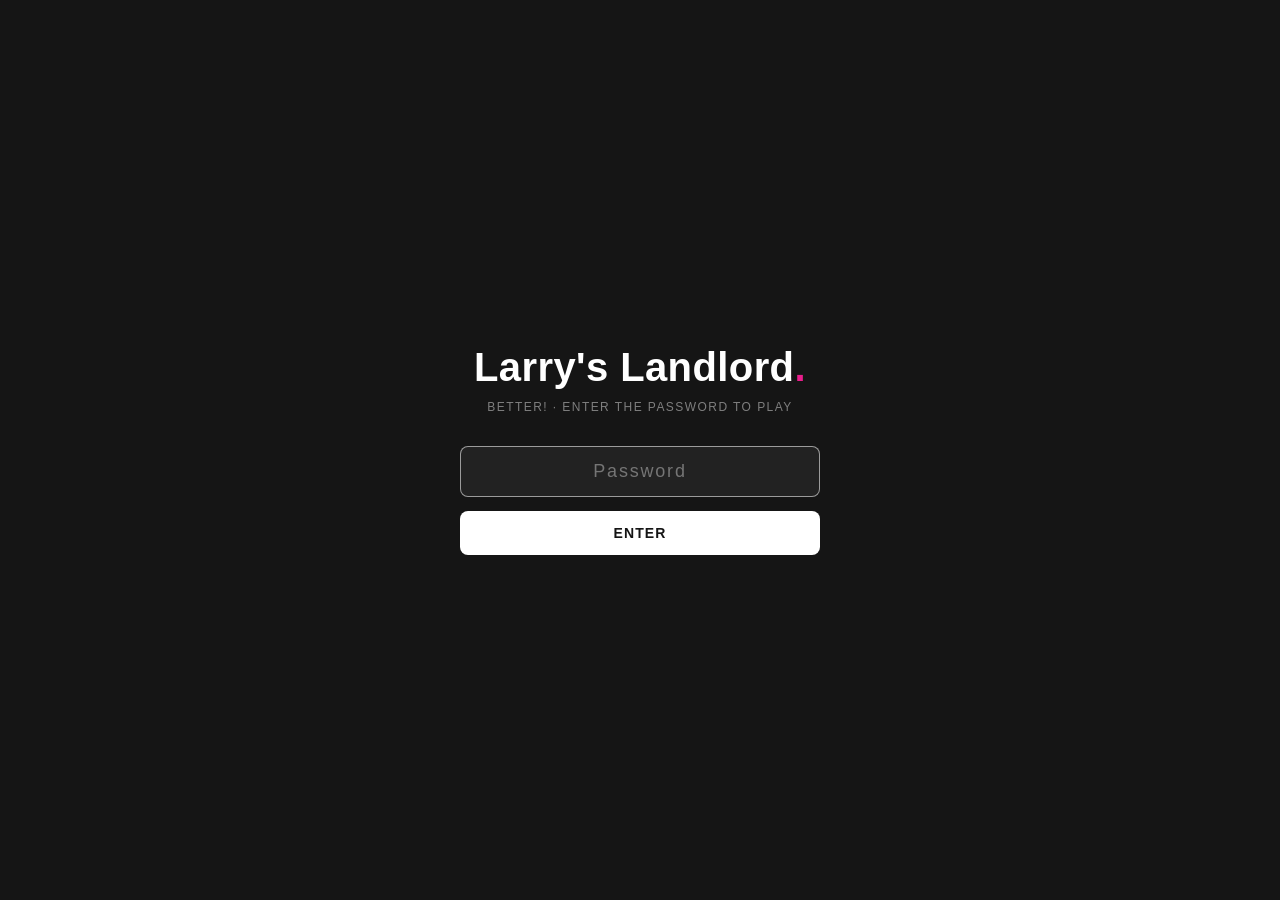
==== index.html @ bb042af0 "Update to latest game build; keep the access gate Syncs from BeckyFLT/better-game @ fbcbd3f: two-dec" ====
<!DOCTYPE html>
<html lang="en">
<head>
<meta charset="utf-8">
<meta name="viewport" content="width=device-width, initial-scale=1">
<title>Larry's Landlord — BETTER! The First 1,000 Days</title>
<link rel="icon" type="image/png" href="images/favicon.png">
<link rel="stylesheet" href="styles.css">
<style>
  /* ===== Access gate (soft password screen) ===== */
  #access-gate {
    position: fixed; inset: 0; z-index: 99999;
    display: flex; align-items: center; justify-content: center;
    background: #151515; color: #fff;
    font-family: -apple-system, BlinkMacSystemFont, 'Segoe UI', Roboto, sans-serif;
    padding: 24px;
  }
  #access-gate.is-hidden { display: none; }
  .access-gate__card { width: 100%; max-width: 360px; text-align: center; }
  .access-gate__logo { font-size: 40px; font-weight: 900; letter-spacing: 0.01em; }
  .access-gate__dot { color: #e91e8c; }
  .access-gate__sub {
    margin: 10px 0 32px; font-size: 12px; letter-spacing: 0.12em;
    text-transform: uppercase; color: rgba(255,255,255,0.45);
  }
  .access-gate__input {
    width: 100%; padding: 14px 18px; margin-bottom: 14px;
    font-size: 18px; text-align: center; letter-spacing: 0.1em;
    color: #fff; background: rgba(255,255,255,0.06);
    border: 1px solid rgba(255,255,255,0.2); border-radius: 8px; outline: none;
    transition: border-color 0.2s;
  }
  .access-gate__input:focus { border-color: rgba(255,255,255,0.55); }
  .access-gate__input.is-error { border-color: #e91e8c; animation: access-shake 0.3s ease; }
  .access-gate__btn {
    width: 100%; padding: 14px; font-size: 14px; font-weight: 800;
    letter-spacing: 0.08em; text-transform: uppercase; cursor: pointer;
    color: #151515; background: #fff; border: 0; border-radius: 8px;
    transition: transform 0.05s ease;
  }
  .access-gate__btn:active { transform: translateY(1px); }
  .access-gate__error {
    margin-top: 16px; font-size: 13px; color: #e91e8c; letter-spacing: 0.02em;
  }
  @keyframes access-shake {
    0%,100% { transform: translateX(0); }
    25% { transform: translateX(-6px); }
    75% { transform: translateX(6px); }
  }
  .access-locked { overflow: hidden; }
</style>
</head>

<body class="app dot-grid--paper">

<!-- ===== ACCESS GATE — soft password screen (repo is public: this deters casual
     visitors but is not real security). Unlock persists for the browser session. ===== -->
<div id="access-gate">
  <div class="access-gate__card">
    <div class="access-gate__logo">Larry's Landlord<span class="access-gate__dot">.</span></div>
    <div class="access-gate__sub">BETTER! · Enter the password to play</div>
    <input id="access-input" class="access-gate__input" type="password"
           autocomplete="off" spellcheck="false" placeholder="Password" aria-label="Password">
    <button id="access-btn" class="access-gate__btn" type="button">Enter</button>
    <div id="access-error" class="access-gate__error" hidden>Wrong password — try again.</div>
  </div>
</div>
<script>
  (function () {
    var PASSWORD = 'tabby';
    var KEY = 'llg-access-ok';
    var gate = document.getElementById('access-gate');
    var input = document.getElementById('access-input');
    var btn = document.getElementById('access-btn');
    var err = document.getElementById('access-error');

    // Already unlocked earlier this session? Skip the gate entirely.
    try {
      if (sessionStorage.getItem(KEY) === '1') { gate.classList.add('is-hidden'); return; }
    } catch (e) { /* sessionStorage may be blocked; fall through to prompt */ }

    document.documentElement.classList.add('access-locked');
    input.focus();

    function unlock() {
      try { sessionStorage.setItem(KEY, '1'); } catch (e) {}
      gate.classList.add('is-hidden');
      document.documentElement.classList.remove('access-locked');
    }
    function attempt() {
      if (input.value.trim().toLowerCase() === PASSWORD) {
        unlock();
      } else {
        err.hidden = false;
        input.classList.remove('is-error');
        void input.offsetWidth; // restart shake animation
        input.classList.add('is-error');
        input.select();
      }
    }
    btn.addEventListener('click', attempt);
    input.addEventListener('keydown', function (e) {
      if (e.key === 'Enter') { e.preventDefault(); attempt(); }
    });
  })();
</script>


<div id="canvas" class="canvas dot-grid" data-screen="start" data-start-step="0">

  <!-- ===== DECIDE SCREEN — base layer, always underneath ===== -->
  <div id="screen-decide">

    <!-- Top bar: progress bar + meters side by side on desktop; stacked
         (progress bar on top) on mobile. -->
    <div class="decide-topbar">

      <!-- Week/day progress bar — filled by renderWeekProgress() -->
      <div id="week-progress" class="week-progress"></div>

      <!-- Compact meter spread — always visible from turn 1, filled by renderDecide() -->
      <div id="decide-meters" class="decide-meters">
        <div id="decide-meter-cells" class="decide-meter-cells"></div>
      </div>

    </div>

    <!-- Header — filled by renderDecide() -->
    <div class="decide-header">
      <div id="decide-week" class="decide-week" aria-hidden="true"></div>
      <div id="decide-title" class="decide-title"></div>
      <div id="decide-sub" class="decide-sub"></div>
    </div>

    <!-- Cards grid — built by renderDecide() -->
    <div id="cards-grid" class="cards-grid"></div>

  </div>

  <!-- ===== PRESS ATTACK OVERLAY ===== -->
  <div id="ov-press" class="press-overlay" hidden>
    <div id="flash" class="press-flash"></div>
    <div id="newspaper" class="newspaper">
      <div class="newspaper__meta">
        <span id="np-dateline">WEEK 1 · 60p</span><span>★ FREE PRESS ★</span><span>EST. 1896</span>
      </div>
      <div id="np-masthead" class="newspaper__masthead"></div>
      <div id="np-headline" class="newspaper__headline"></div>
      <div id="np-standfirst" class="newspaper__standfirst"></div>
      <div class="newspaper__body">
        <div class="newspaper__photo-frame">
          <div id="np-photo-placeholder" class="newspaper__photo-placeholder">
            <span class="newspaper__photo-label">PRESS PHOTO</span>
          </div>
          <img id="np-photo" class="newspaper__photo" alt="" hidden>
        </div>
        <div class="newspaper__skeleton">
          <span class="newspaper__bar newspaper__bar--1"></span>
          <span class="newspaper__bar newspaper__bar--2"></span>
          <span class="newspaper__bar newspaper__bar--3"></span>
          <span class="newspaper__bar newspaper__bar--4"></span>
          <span class="newspaper__bar newspaper__bar--5"></span>
          <span class="newspaper__bar newspaper__bar--6"></span>
        </div>
      </div>
    </div>
    <!-- Social posts that fly in alongside the spinning newspaper (Mewsky left, Hex right).
         On desktop the stacks fly in at the sides; on mobile they sit in a row below the paper. -->
    <div id="press-social" class="press-social">
      <div id="press-left" class="press-stack press-stack--left" aria-hidden="true" hidden></div>
      <div id="press-right" class="press-stack press-stack--right" aria-hidden="true" hidden></div>
    </div>
    <button class="btn btn--alert press-overlay__fallout" onclick="seeTheFallout()">SEE THE FALLOUT →</button>
  </div>

  <!-- ===== REACTION OVERLAY ===== -->
  <div id="ov-reaction" class="reaction-overlay dot-grid" hidden>

    <div id="reaction-week" class="reaction-week"></div>
    <div id="reaction-title" class="reaction-title">The Reaction</div>
    <div id="reaction-subline" class="reaction-subline" hidden></div>

    <!-- meter cards -->
    <div class="reaction-meters">
      <div class="meter-card meter-card--reaction">
        <div class="meter-donut" data-m="living">
          <div class="meter-donut__ring">
            <svg class="meter-donut__svg" viewBox="0 0 100 100" aria-hidden="true">
              <circle class="meter-donut__track" cx="50" cy="50" r="42"></circle>
              <circle class="m-fill meter-donut__bar" data-m="living" cx="50" cy="50" r="42" transform="rotate(-90 50 50)" style="stroke-dasharray:263.89;stroke-dashoffset:263.89;"></circle>
            </svg>
            <span class="meter-donut__icon"><img src="icons/meter-living-standards.svg" alt="" aria-label="Living Standards" title="Living Standards"></span>
          </div>
          <span class="m-val meter-donut__value" data-m="living">0</span>
          <div class="m-delta reaction-meter__delta" data-m="living"></div>
          <span class="meter-donut__tip" role="tooltip">Living Standards</span>
        </div>
      </div>
      <div class="meter-card meter-card--reaction">
        <div class="meter-donut" data-m="press">
          <div class="meter-donut__ring">
            <svg class="meter-donut__svg" viewBox="0 0 100 100" aria-hidden="true">
              <circle class="meter-donut__track" cx="50" cy="50" r="42"></circle>
              <circle class="m-fill meter-donut__bar" data-m="press" cx="50" cy="50" r="42" transform="rotate(-90 50 50)" style="stroke-dasharray:263.89;stroke-dashoffset:263.89;"></circle>
            </svg>
            <span class="meter-donut__icon"><img src="icons/meter-media-climate.svg" alt="" aria-label="Media Climate" title="Media Climate"></span>
          </div>
          <span class="m-val meter-donut__value" data-m="press">0</span>
          <div class="m-delta reaction-meter__delta" data-m="press"></div>
          <span class="meter-donut__tip" role="tooltip">Media Climate</span>
        </div>
      </div>
      <div class="meter-card meter-card--reaction">
        <div class="meter-donut" data-m="politics">
          <div class="meter-donut__ring">
            <svg class="meter-donut__svg" viewBox="0 0 100 100" aria-hidden="true">
              <circle class="meter-donut__track" cx="50" cy="50" r="42"></circle>
              <circle class="m-fill meter-donut__bar" data-m="politics" cx="50" cy="50" r="42" transform="rotate(-90 50 50)" style="stroke-dasharray:263.89;stroke-dashoffset:263.89;"></circle>
            </svg>
            <span class="meter-donut__icon"><img src="icons/meter-public-trust.svg" alt="" aria-label="Public Trust" title="Public Trust"></span>
          </div>
          <span class="m-val meter-donut__value" data-m="politics">0</span>
          <div class="m-delta reaction-meter__delta" data-m="politics"></div>
          <span class="meter-donut__tip" role="tooltip">Public Trust</span>
        </div>
      </div>
      <div class="meter-card meter-card--reaction">
        <div class="meter-donut" data-m="capital">
          <div class="meter-donut__ring">
            <svg class="meter-donut__svg" viewBox="0 0 100 100" aria-hidden="true">
              <circle class="meter-donut__track" cx="50" cy="50" r="42"></circle>
              <circle class="m-fill meter-donut__bar" data-m="capital" cx="50" cy="50" r="42" transform="rotate(-90 50 50)" style="stroke-dasharray:263.89;stroke-dashoffset:263.89;"></circle>
            </svg>
            <span class="meter-donut__icon"><img src="icons/meter-political-power.svg" alt="" aria-label="Political Power" title="Political Power"></span>
          </div>
          <span class="m-val meter-donut__value" data-m="capital">0</span>
          <div class="m-delta reaction-meter__delta" data-m="capital"></div>
          <span class="meter-donut__tip" role="tooltip">Political Power</span>
        </div>
      </div>
    </div>

    <!-- larry event (delta row removed — deltas now live inside each card) -->
    <div id="reaction-deltas" hidden></div>
    <div id="larry-event" class="reaction-larry-event" hidden></div>

    <!-- three social feeds -->
    <div class="reaction-feeds">

      <div>
        <div id="feed-frontpages"></div>
        <!-- Larry sits below the front-page splash -->
        <div class="reaction-larry">
          <div id="larry-speech" class="larry-speech" hidden></div>
          <img class="reaction-larry__img" src="images/larry-reaction.png" alt="Larry the cat, sitting on a stack of newspapers">
        </div>
      </div>

      <div>
        <div id="feed-bluesky"></div>
        <button type="button" class="feed-more" data-feed="feed-bluesky" onclick="toggleFeed(this)">View more ▾</button>
      </div>

      <div>
        <div id="feed-xtwitter"></div>
        <button type="button" class="feed-more" data-feed="feed-xtwitter" onclick="toggleFeed(this)">View more ▾</button>
      </div>

      <div class="reaction-actions">
        <button id="btn-next-week" class="btn btn--go" onclick="nextTurn()"></button>
      </div>

    </div>

  </div>

  <!-- ===== END SCREEN OVERLAY ===== -->
  <div id="ov-end" class="end-overlay dot-grid" hidden>

    <div id="stamp" class="stamp">TERM ENDED</div>

    <div id="end-pm" class="end-pm"></div>
    <div id="end-title" class="end-title"></div>
    <div id="end-verdict" class="end-verdict"></div>
    <div id="end-grade" class="end-grade"></div>

    <!-- Election night: hemicycle seat chart. Filled by renderEndChamber();
         the vote share is a PLACEHOLDER until the real wiring is decided. -->
    <div class="end-chamber">
      <div class="end-chamber__panel">
        <svg id="end-chamber-svg" class="end-chamber__svg" viewBox="0 0 100 56" role="img" aria-label="Election result: your seats versus everyone else"></svg>
        <p class="end-chamber__caption"><b id="end-chamber-pct">25%</b> chose you&emsp;<b id="end-chamber-seats">163</b> of 650 seats</p>
      </div>
      <div class="end-chamber__legend">
        <span class="end-chamber__legend-item"><span class="end-chamber__dot end-chamber__dot--you"></span>YOU</span>
        <span class="end-chamber__legend-item"><span class="end-chamber__dot end-chamber__dot--other"></span>EVERYONE ELSE</span>
      </div>
    </div>

    <!-- The morning-after front page + social reaction. Filled by renderEndPress(). -->
    <div class="end-press">
      <div class="frontpage frontpage--end">
        <div id="end-np-masthead" class="frontpage__masthead"></div>
        <div id="end-np-headline" class="frontpage__headline"></div>
      </div>
      <div id="end-press-posts" class="end-press__posts"></div>
    </div>

    <div class="end-meters">
      <div class="meter-card meter-card--end">
        <div class="meter-donut" data-m="living">
          <div class="meter-donut__ring">
            <svg class="meter-donut__svg" viewBox="0 0 100 100" aria-hidden="true">
              <circle class="meter-donut__track" cx="50" cy="50" r="42"></circle>
              <circle class="m-fill meter-donut__bar" data-m="living" cx="50" cy="50" r="42" transform="rotate(-90 50 50)" style="stroke-dasharray:263.89;stroke-dashoffset:263.89;"></circle>
            </svg>
            <span class="meter-donut__icon"><img src="icons/meter-living-standards.svg" alt="" aria-label="Living Standards" title="Living Standards"></span>
          </div>
          <span class="m-val meter-donut__value" data-m="living">0</span>
          <span class="meter-donut__tip" role="tooltip">Living Standards</span>
        </div>
      </div>
      <div class="meter-card meter-card--end">
        <div class="meter-donut" data-m="press">
          <div class="meter-donut__ring">
            <svg class="meter-donut__svg" viewBox="0 0 100 100" aria-hidden="true">
              <circle class="meter-donut__track" cx="50" cy="50" r="42"></circle>
              <circle class="m-fill meter-donut__bar" data-m="press" cx="50" cy="50" r="42" transform="rotate(-90 50 50)" style="stroke-dasharray:263.89;stroke-dashoffset:263.89;"></circle>
            </svg>
            <span class="meter-donut__icon"><img src="icons/meter-media-climate.svg" alt="" aria-label="Media Climate" title="Media Climate"></span>
          </div>
          <span class="m-val meter-donut__value" data-m="press">0</span>
          <span class="meter-donut__tip" role="tooltip">Media Climate</span>
        </div>
      </div>
      <div class="meter-card meter-card--end">
        <div class="meter-donut" data-m="politics">
          <div class="meter-donut__ring">
            <svg class="meter-donut__svg" viewBox="0 0 100 100" aria-hidden="true">
              <circle class="meter-donut__track" cx="50" cy="50" r="42"></circle>
              <circle class="m-fill meter-donut__bar" data-m="politics" cx="50" cy="50" r="42" transform="rotate(-90 50 50)" style="stroke-dasharray:263.89;stroke-dashoffset:263.89;"></circle>
            </svg>
            <span class="meter-donut__icon"><img src="icons/meter-public-trust.svg" alt="" aria-label="Public Trust" title="Public Trust"></span>
          </div>
          <span class="m-val meter-donut__value" data-m="politics">0</span>
          <span class="meter-donut__tip" role="tooltip">Public Trust</span>
        </div>
      </div>
      <div class="meter-card meter-card--end">
        <div class="meter-donut" data-m="capital">
          <div class="meter-donut__ring">
            <svg class="meter-donut__svg" viewBox="0 0 100 100" aria-hidden="true">
              <circle class="meter-donut__track" cx="50" cy="50" r="42"></circle>
              <circle class="m-fill meter-donut__bar" data-m="capital" cx="50" cy="50" r="42" transform="rotate(-90 50 50)" style="stroke-dasharray:263.89;stroke-dashoffset:263.89;"></circle>
            </svg>
            <span class="meter-donut__icon"><img src="icons/meter-political-power.svg" alt="" aria-label="Political Power" title="Political Power"></span>
          </div>
          <span class="m-val meter-donut__value" data-m="capital">0</span>
          <span class="meter-donut__tip" role="tooltip">Political Power</span>
        </div>
      </div>
    </div>

    <div id="end-larry" class="end-larry" hidden>
      <div id="end-larry-bubble" class="end-larry__bubble"></div>
      <img id="end-larry-img" class="end-larry__img" src="images/larry-pet-shoo.png" alt="Larry the cat">
    </div>

    <div class="end-actions">
      <button class="btn btn--alert btn--end" onclick="shareResult()">SHARE MY RUN</button>
      <button class="btn btn--ghost btn--end" onclick="resetGame()">PLAY AGAIN</button>
    </div>

    <div id="share-confirm" class="share-confirm" hidden>Copied to clipboard — paste it anywhere.</div>

  </div>

  <!-- ===== START / CABINET OVERLAY ===== -->
  <div id="ov-start" class="start-overlay dot-grid" hidden>

    <!-- Appointment toast — shown briefly after picking a minister -->
    <div id="appoint-toast" class="appoint-toast" hidden>
      <div id="appoint-toast-name" class="appoint-toast__name"></div>
      <div id="appoint-toast-quote" class="appoint-toast__quote"></div>
    </div>

    <!-- Step 0: Intro -->
    <div class="step start-intro" data-step="0">

      <!-- Left column: text + cat + button -->
      <div class="start-intro__copy">
        <div class="badge badge--flag start-intro__badge">Larry's Landlord</div>
        <div class="start-intro__title">Congratulations,<br>Prime Minister.</div>
        <div class="start-intro__lede">You've had the security brief. You've met Larry the cat. The red boxes are already stacking up. Time to <b class="start-intro__em">pick your battles</b> and see how well you can run the country.</div>
        <div class="start-name">
          <label for="pm-name" class="start-name__label">SIGN THE REGISTER, PRIME MINISTER:</label>
          <input id="pm-name" class="start-name__input" type="text" maxlength="28" autocomplete="off" placeholder="Enter your name" onkeydown="if(event.key==='Enter')begin();">
        </div>
        <button onclick="begin()" class="btn btn--go btn--lg">RIGHT THEN →</button>
      </div>

      <!-- Right column: No.10 door photo, with the Larry caption below it (desktop) -->
      <div class="start-intro__photo-frame">
        <img src="no10-door.png" alt="Larry the cat sitting in front of the No.10 Downing Street door" class="start-intro__photo">
        <div class="start-intro__larry-row">
          <div class="start-intro__larry-line">Larry — Chief Mouser to the<br>Prime Minister. Already judging you.</div>
        </div>
      </div>

    </div>

    <!-- Step 5: Rules intro — shown right after step 0's RIGHT THEN, before the first pick (issue #21).
         The CTA is DECOUPLED from the meters: the meters + stake stay vertically centered
         (upper-middle, their original spot), while the GET TO WORK button is pinned bottom-left
         so it lands in the same place as step 0's RIGHT THEN (no button-hunting between screens). -->
    <div class="step start-rules" data-step="5" hidden>
      <!-- meters + stake: margin:auto 0 vertically centres this group; the bottom auto-margin
           pushes the CTA to the floor without dragging the meters down with it. -->
      <div class="start-rules__body">
        <div id="rules-meters" class="start-rules__meters"></div>
        <p class="start-rules__stake">These four meters are the country. If any hit zero, <b>you're out.</b></p>
      </div>
      <!-- align-self:flex-start keeps the button its natural width (not stretched) and left-aligned at x≈140. -->
      <button onclick="toFirstPick()" class="btn btn--go btn--lg start-rules__cta">GET TO WORK →</button>
    </div>

    <!-- Step 1: Pair 1 — NHS vs Tax Loopholes -->
    <div class="step start-pick" data-step="1" hidden>
      <div class="start-pick__kicker-wrap"><span class="start-pick__kicker">ON THE DESK · 1 OF 3</span></div>
      <div class="start-pick__title">What's your first move?</div>
      <div class="start-pick__sub">Two cabinet members are pitching for your attention. Pick the fight you want to take on.</div>
      <div id="pick-meters-1" class="start-pick__meters"></div>
      <div id="pick-row-1" class="start-pick__row"></div>
    </div>

    <!-- Step 2: Pair 2 — Housing vs Carbon -->
    <div class="step start-pick" data-step="2" hidden>
      <div class="start-pick__kicker-wrap"><span class="start-pick__kicker">ON THE DESK · 2 OF 3</span></div>
      <div class="start-pick__title">What's next?</div>
      <div class="start-pick__sub">Two more bids for your time. Choose the one you want to make your name on.</div>
      <div id="pick-meters-2" class="start-pick__meters"></div>
      <div id="pick-row-2" class="start-pick__row"></div>
    </div>

    <!-- Step 3: Pair 3 — Cost of Living vs Water -->
    <div class="step start-pick" data-step="3" hidden>
      <div class="start-pick__kicker-wrap"><span class="start-pick__kicker">ON THE DESK · 3 OF 3</span></div>
      <div class="start-pick__title">Last one.</div>
      <div class="start-pick__sub">One more priority, then the real work starts.</div>
      <div id="pick-meters-3" class="start-pick__meters"></div>
      <div id="pick-row-3" class="start-pick__row"></div>
    </div>

    <!-- Step 4: Larry -->
    <!-- NOTE: This onboarding pet/shoo screen is NOT reached in the current v2 router flow. The live pet/shoo beat players actually see is renderV2LarrySurface() in game.js. Kept in sync (larry-pet-shoo.png) in case this path is ever re-enabled. -->
    <div class="step start-larry" data-step="4" hidden>
      <img class="start-larry__figure" src="images/larry-pet-shoo.png" alt="Larry the cat winding around your ankles">
      <div class="start-larry__title">One more thing.</div>
      <div class="start-larry__sub">Larry winds around your ankles and looks up.</div>
      <div class="start-larry__actions">
        <button onclick="chooseLarry(true)" class="btn btn--go start-larry__button">PET LARRY</button>
        <button onclick="chooseLarry(false)" class="btn btn--ghost start-larry__button">SHOO LARRY</button>
      </div>
      <div id="larry-toast" class="larry-toast" hidden>Larry will remember this.</div>
    </div>

  </div>
  <!-- end ov-start -->

  <!-- Decorative envelope — shown only on the Letter of Last Resort surface (desktop) -->
  <img class="letter-envelope" src="images/letter-envelope.png" alt="">

  <!-- Decorative press pack — shown only on the One Visit, One Camera surface -->
  <img class="press-pack" src="images/press-cameras.png" alt="">

</div>
<!-- end canvas -->

<!-- demo nav bar -->
<div id="demo-bar" class="demo-bar">
  <span class="demo-bar__label">DEMO CONTROLS</span>
  <span id="demo-status" class="demo-bar__status">—</span>
  <button onclick="demoBack()" class="btn btn--demo btn--demo-ghost">← BACK</button>
  <button onclick="demoForward()" class="btn btn--demo btn--demo-ghost">FORWARD →</button>
  <button onclick="demoToEnd()" class="btn btn--demo btn--demo-ghost">» TO END</button>
  <button onclick="resetGame()" class="btn btn--demo btn--demo-alert">↺ RESTART</button>
</div>

<script src="v2-candidates/dramaturgical-router/data/router-balance-data.js"></script>
<script src="v2-candidates/dramaturgical-router/harness/router-engine.js"></script>
<script src="v2-candidates/dramaturgical-router/harness/production-view-adapter.js"></script>
<script src="v2-candidates/dramaturgical-router/harness/router-state-adapter.js"></script>
<script src="v2-candidates/dramaturgical-router/harness/result-codec.js"></script>
<script src="game.js"></script>

</body>
</html>
---- styles.css ----
@font-face {
  font-family: 'Anton';
  font-style: normal;
  font-weight: 400;
  font-display: swap;
  src: url('fonts/anton-400.woff2') format('woff2');
}

@font-face {
  font-family: 'Archivo';
  font-style: normal;
  font-weight: 400;
  font-display: swap;
  src: url('fonts/archivo-400.woff2') format('woff2');
}

@font-face {
  font-family: 'Archivo';
  font-style: normal;
  font-weight: 500;
  font-display: swap;
  src: url('fonts/archivo-500.woff2') format('woff2');
}

@font-face {
  font-family: 'Archivo';
  font-style: normal;
  font-weight: 600;
  font-display: swap;
  src: url('fonts/archivo-600.woff2') format('woff2');
}

@font-face {
  font-family: 'Archivo';
  font-style: normal;
  font-weight: 700;
  font-display: swap;
  src: url('fonts/archivo-700.woff2') format('woff2');
}

@font-face {
  font-family: 'Archivo';
  font-style: normal;
  font-weight: 800;
  font-display: swap;
  src: url('fonts/archivo-800.woff2') format('woff2');
}

@font-face {
  font-family: 'Archivo';
  font-style: normal;
  font-weight: 900;
  font-display: swap;
  src: url('fonts/archivo-900.woff2') format('woff2');
}

@font-face {
  font-family: 'Space Mono';
  font-style: normal;
  font-weight: 400;
  font-display: swap;
  src: url('fonts/space-mono-400.woff2') format('woff2');
}

@font-face {
  font-family: 'Space Mono';
  font-style: normal;
  font-weight: 700;
  font-display: swap;
  src: url('fonts/space-mono-700.woff2') format('woff2');
}

:root {
  /* Keep meter tokens in sync with game.js METERS[]. */
  --ink: #0c0c0c;
  --paper: #F4EFE2;
  --bg: #141414;
  --surface: #1c1b18;
  --text: #fff;
  --text-dim: #cfccc4;
  --text-mute: #7e7c76;
  --m-living: #25C998;
  --m-press: #FF335E;
  --m-politics: #4D7CFF;
  --m-capital: #FFC93C;
  --go: var(--m-living);
  --alert: var(--m-press);
  --flag: var(--m-capital);
  --bluesky: #1185FE;
  --larry: #F5CE3E;
  --font-display: Anton, Impact, sans-serif;
  --font-body: Archivo, 'Helvetica Neue', Helvetica, Arial, sans-serif;
  --font-mono: 'Space Mono', monospace;
  --bw: 3px;
  --r-sm: 6px;
  --r-md: 10px;
  --r-lg: 18px;
  --shadow-btn: 6px 6px 0 var(--ink);
  --shadow-card: 7px 7px 0 var(--ink);
  --app-padding-top: 22px;
  --app-padding-x: 18px;
  --app-padding-bottom: 48px;
  --shell-max-width: 1120px;
  --shell-min-height: 740px;
  --shell-padding-top: 34px;
  --shell-padding-x: 40px;
  --shell-padding-bottom: 40px;
  --reaction-padding-top: 30px;
  --reaction-padding-x: 40px;
  --reaction-padding-bottom: 40px;
  --end-padding-y: 48px;
  --end-padding-x: 60px;
  --start-padding-y: 42px;
  --start-padding-x: 56px;
}

  * { box-sizing: border-box; }
  html, body {
    margin: 0;
    padding: 0;
    min-width: 0;
  }
  body { font-family: var(--font-body); }
  [hidden] { display: none !important; }
  button { font-family: inherit; cursor: pointer; }
  .dot-grid {
    background-color: var(--bg);
    background-image: radial-gradient(#ffffff0d 1px, transparent 1px);
    background-size: 20px 20px;
  }
  .dot-grid--paper {
    background-color: #d7d3c8;
    background-image: radial-gradient(#00000016 1.4px, transparent 1.4px);
    background-size: 20px 20px;
  }

  .app {
    min-height: 100vh;
    width: 100%;
    min-width: 0;
    display: flex;
    flex-direction: column;
    align-items: center;
    padding: var(--app-padding-top) var(--app-padding-x) var(--app-padding-bottom);
  }
  .canvas {
    position: relative;
    width: 100%;
    max-width: var(--shell-max-width);
    min-width: 0;
    min-height: var(--shell-min-height);
    border: 4px solid var(--ink);
    border-radius: var(--r-lg);
    box-shadow: 16px 18px 0 rgba(20, 20, 20, .35);
    overflow: hidden;
    padding: var(--shell-padding-top) var(--shell-padding-x) var(--shell-padding-bottom);
  }
  .btn {
    font-family: var(--font-mono);
    font-weight: 700;
    font-size: 14px;
    letter-spacing: .5px;
    border: var(--bw) solid var(--ink);
    border-radius: var(--r-sm);
    padding: 14px 24px;
  }
  .btn--go {
    background: var(--go);
    color: var(--ink);
    box-shadow: var(--shadow-btn);
  }
  .btn--alert {
    background: var(--alert);
    color: var(--text);
    box-shadow: var(--shadow-btn);
  }
  .btn--ghost {
    background: transparent;
    color: var(--text);
    border-color: var(--text);
  }
  .btn--lg { padding: 15px 28px; font-size: 15px; }
  .btn--sm { padding: 10px 18px; font-size: 13px; }
  .btn--demo {
    padding: 10px 18px;
    font-size: 13px;
    border-width: 2.5px;
  }
  .btn--demo-ghost {
    background: transparent;
    color: var(--text-dim);
    border-color: #4a4844;
  }
  .btn--demo-alert {
    background: var(--alert);
    color: var(--text);
    box-shadow: 4px 4px 0 var(--ink);
  }

  .chip-row {
    display: flex;
    flex-wrap: wrap;
    gap: 6px;
    margin-bottom: 11px;
  }
	  .chip {
	    display: inline-flex;
	    align-items: center;
	    gap: 5px;
    background: var(--ink);
    border: 1.5px solid var(--ink);
    border-radius: 5px;
    padding: 3px 8px;
    font-family: var(--font-mono);
    font-size: 10px;
    font-weight: 700;
	    color: var(--text);
	  }
	  .chip__value {
	    line-height: 1;
	  }
	  .chip--locked {
	    background: #262420;
	    border-color: #4a4844;
	    color: #8d8a84;
	  }
	  .chip__dot {
	    width: 8px;
	    height: 8px;
	    border-radius: 50%;
	  }
	  .chip--locked .chip__dot { opacity: .6; }
	  .meter-label-icon {
	    display: inline-flex;
	    align-items: center;
	    justify-content: center;
	    width: 20px;
	    height: 20px;
	    flex: none;
	    border: 1.5px solid var(--ink);
	    border-radius: 5px;
	    background: #10100f;
	    overflow: hidden;
	  }
	  .meter-label-icon img {
	    display: block;
	    width: 100%;
	    height: 100%;
	    object-fit: cover;
	  }
	  .meter-cell__icon {
	    width: 18px;
	    height: 18px;
	    border-width: 1.25px;
	    border-radius: 4px;
	  }
	  .chip__icon {
	    width: 16px;
	    height: 16px;
	    border-width: 1px;
	    border-radius: 4px;
	  }
	  .meter-impact {
	    display: inline-flex;
	    align-items: center;
	    gap: 5px;
	    white-space: nowrap;
	    vertical-align: middle;
	  }
	  .meter-impact__icon {
	    width: 18px;
	    height: 18px;
	    border-width: 1px;
	    border-radius: 5px;
	  }
	  .meter-impact__delta {
	    font-family: var(--font-mono);
	    font-size: 12px;
	    font-weight: 900;
	  }
	  .decision-card__lock-icon {
	    width: 18px;
	    height: 18px;
	    border-width: 1px;
	    border-radius: 4px;
	    vertical-align: middle;
	    margin: 0 3px;
	  }

	  .badge {
    display: inline-flex;
    align-items: center;
    gap: 7px;
    border: 2px solid var(--ink);
    border-radius: 6px;
    padding: 6px 10px;
    font-family: var(--font-mono);
    font-size: 10px;
    font-weight: 700;
  }
  .badge--ink { background: var(--ink); color: var(--text); }
  .badge--flag { background: var(--flag); color: var(--ink); }
  .badge--alert { background: var(--alert); color: var(--text); }
  .badge--outline { background: transparent; }

  .card {
    background: var(--paper);
    border: var(--bw) solid var(--ink);
    border-radius: var(--r-md);
    box-shadow: var(--shadow-card);
  }
  .card--done {
    background: #1d1b18;
    border-color: #3a3832;
    box-shadow: none;
    opacity: .55;
  }
  .card--locked {
    background: #1d1b18;
    border-style: dashed;
    border-color: #4a4844;
    box-shadow: none;
  }

  .larry-corner {
    position: static;
    min-width: 0;
    display: flex;
    align-items: flex-end;
    justify-content: center;
  }
  .larry-corner__img {
    width: 100%;
    height: 100%;
    max-height: 90px;
    object-fit: contain;
    object-position: center bottom;
    display: block;
  }
  .larry-corner__placeholder {
    width: 100%;
    height: 100%;
    min-height: 62px;
    background: var(--surface);
    border: 2px dashed #4a4844;
    border-radius: var(--r-md);
    display: flex;
    flex-direction: column;
    align-items: center;
    justify-content: center;
    gap: 4px;
  }
  .larry-corner__icon { font-size: 22px; }
  .larry-corner__caption {
    font-family: var(--font-mono);
    font-size: 8px;
    color: var(--text-mute);
    text-align: center;
  }

  /* Desktop: progress bar on the left, meter dials filling the rest of the row.
     On mobile this becomes a plain block so the bar stacks on top (see the
     max-width: 900px block). */
  .decide-topbar {
    display: flex;
    align-items: center;
    gap: 30px;
    margin-bottom: 22px;
  }
  .decide-topbar .week-progress {
    flex: none;
    margin-bottom: 0;
  }
  .decide-topbar .decide-meters {
    flex: 1 1 auto;
    min-width: 0;
    margin-bottom: 0;
  }
  .week-progress {
    margin-bottom: 18px;
  }
  .week-progress__head {
    display: flex;
    align-items: baseline;
    gap: 12px;
    margin-bottom: 9px;
  }
  .week-progress__label {
    font-family: var(--font-mono);
    font-size: 11px;
    font-weight: 700;
    letter-spacing: 1px;
    color: var(--text);
  }
  .week-progress__day {
    font-family: var(--font-mono);
    font-size: 10px;
    font-weight: 700;
    letter-spacing: .4px;
    color: var(--text-mute);
  }
  .week-progress__track {
    display: flex;
    align-items: center;
  }
  .week-progress__pip {
    width: 13px;
    height: 13px;
    border-radius: 50%;
    border: 2px solid #6f6a60;
    background: #2c2a25;
    flex: none;
  }
  .week-progress__pip--done {
    background: var(--text);
    border-color: var(--text);
  }
  .week-progress__link {
    width: 26px;
    height: 2px;
    background: #6f6a60;
    flex: none;
  }
  .decide-header {
    max-width: 62%;
    margin-bottom: 22px;
  }
  .decide-week {
    display: none;
    font-family: var(--font-mono);
    font-size: 11px;
    font-weight: 700;
    letter-spacing: .6px;
    color: var(--flag);
    margin-bottom: 12px;
  }
  .decide-title {
    font-family: var(--font-display);
    font-size: 46px;
    line-height: .95;
    color: var(--text);
    margin-bottom: 12px;
  }
  .decide-sub {
    display: none;
    font-size: 16px;
    line-height: 1.4;
    color: var(--text-dim);
    max-width: 760px;
    margin-top: 6px;
  }
  .decide-sub--show {
    display: block;
  }
  .v2-consequence {
    display: flex;
    align-items: flex-start;
    gap: 10px;
    max-width: 760px;
    margin-top: 12px;
    padding: 9px 11px;
    background: var(--paper);
    border: 2px solid var(--ink);
    border-radius: 7px;
    color: var(--bg);
    box-shadow: 4px 4px 0 var(--ink);
  }
  .v2-consequence__label {
    flex: none;
    font-family: var(--font-mono);
    font-size: 10px;
    font-weight: 900;
    letter-spacing: .5px;
    color: var(--ink);
  }
  .v2-consequence__text {
    min-width: 0;
    font-size: 13px;
    font-weight: 700;
    line-height: 1.3;
    color: var(--bg);
    overflow-wrap: anywhere;
  }
  .decide-meters {
    display: grid;
    grid-template-columns: repeat(4, minmax(0, 1fr)) minmax(96px, .68fr);
    gap: 10px;
    align-items: stretch;
    margin-bottom: 22px;
  }
  .decide-meter-cells {
    display: contents;
  }
  .cards-grid {
    display: grid;
    grid-template-columns: 1fr 1fr;
    gap: 18px;
    align-items: start;
  }
  .cards-grid--v2 {
    align-items: stretch;
  }
  .cards-grid--v2-single-choice {
    grid-template-columns: repeat(auto-fit, minmax(245px, 1fr));
  }
  .cards-grid--v2-kind-private {
    grid-template-columns: repeat(auto-fit, minmax(190px, 1fr));
    gap: 14px;
    max-width: 820px;
  }
  .cards-grid--v2-agenda-pair .cabinet-pick-card,
  .cards-grid--v2-policy-hand .decision-card,
  .cards-grid--v2-single-choice .decision-card {
    height: 100%;
  }
  /* "Pick two of four" beat: a 2x2 selectable grid plus a confirm bar. */
  .cards-grid--v2-pick-two {
    display: block;
  }
  /* Intro / Larry exchange shown above the pick-two cards. */
  .pick-two__intro {
    margin: 0 0 20px;
  }
  .pick-two__line {
    margin: 0 0 8px;
    font-family: var(--font-body);
    font-size: 16px;
    line-height: 1.4;
    color: var(--text);
  }
  .pick-two__line--turn {
    color: var(--text);
  }
  .pick-two__larry {
    display: flex;
    align-items: center;
    gap: 12px;
    margin: 4px 0 10px;
  }
  .pick-two__larry-cat {
    flex: 0 0 auto;
    width: 44px;
    height: 44px;
  }
  .pick-two__larry-cat svg { width: 100%; height: 100%; display: block; }
  .pick-two__larry-bubble {
    position: relative;
    background: #fff;
    color: var(--ink);
    font-family: var(--font-mono);
    font-weight: 700;
    font-size: 14px;
    padding: 8px 13px;
    border-radius: 12px;
    box-shadow: 3px 3px 0 var(--ink);
  }
  .pick-two__cards {
    display: grid;
    grid-template-columns: 1fr 1fr;
    gap: 18px;
    align-items: stretch;
  }
  .decision-card--pickable {
    cursor: pointer;
    position: relative;
  }
  .decision-card--selected {
    outline: var(--bw) solid var(--go);
    outline-offset: 3px;
  }
  .pick-two__check {
    position: absolute;
    top: 10px;
    right: 10px;
    width: 28px;
    height: 28px;
    border-radius: 50%;
    background: var(--go);
    color: var(--ink);
    display: none;
    align-items: center;
    justify-content: center;
    font-weight: 800;
    font-size: 16px;
    z-index: 3;
  }
  .decision-card--selected .pick-two__check {
    display: flex;
  }
  .pick-two__bar {
    display: flex;
    align-items: center;
    justify-content: flex-end;
    gap: 18px;
    margin-top: 20px;
  }
  .pick-two__count {
    font-family: var(--font-mono);
    font-size: 13px;
    color: var(--text-mute);
    letter-spacing: .02em;
  }
  .pick-two__confirm[disabled] {
    opacity: .4;
    cursor: not-allowed;
    box-shadow: none;
  }
  .cards-grid--v2-kind-private .private-choice-card {
    height: auto;
  }
  .canvas[data-v2-surface="flat-larry-at-your-ankles"] #screen-decide {
    position: absolute;
    inset: 0;
    display: flex;
    align-items: center;
    justify-content: center;
    padding: 24px;
  }
  .canvas[data-v2-surface="flat-larry-at-your-ankles"] .decide-meters,
  .canvas[data-v2-surface="flat-larry-at-your-ankles"] .decide-header {
    display: none;
  }
  /* Larry's screen is a centred cinematic moment, so pin the progress bar to the
     top-left instead of letting it float in the middle of the centred layout. */
  .canvas[data-v2-surface="flat-larry-at-your-ankles"] .decide-topbar {
    position: absolute;
    top: 34px;
    left: 40px;
    right: auto;
    margin: 0;
  }
  /* Decorative wax-sealed envelope — only on the Letter of Last Resort (desktop) */
  .letter-envelope {
    display: none;
  }
  /* lift the cards above the envelope so it sits behind them */
  .canvas[data-v2-surface="flat-the-letter-of-last-resort"] #screen-decide {
    position: relative;
    z-index: 1;
  }
  .canvas[data-v2-surface="flat-the-letter-of-last-resort"] .letter-envelope {
    display: block;
    position: absolute;
    right: 6%;
    bottom: 6%;
    width: min(360px, 28%);
    height: auto;
    pointer-events: none;
    z-index: 0;
    opacity: .42;
    transform: rotate(-4deg);
    filter: drop-shadow(0 16px 28px rgba(0, 0, 0, .35));
  }
  /* Decorative press pack — only on One Visit, One Camera. Very faint so the
     cards stay readable; sits behind the content like the Letter's envelope. */
  .press-pack {
    display: none;
  }
  .canvas[data-v2-surface="flat-one-visit-one-camera"] #screen-decide {
    position: relative;
    z-index: 1;
  }
  .canvas[data-v2-surface="flat-one-visit-one-camera"] .press-pack {
    display: block;
    position: absolute;
    right: -2%;
    bottom: -3%;
    width: min(420px, 34%);
    height: auto;
    pointer-events: none;
    z-index: 0;
    opacity: .09;
  }
  .v2-larry-surface {
    display: flex;
    width: 100%;
    max-width: 100%;
    justify-content: center;
    overflow: visible;
  }
  .v2-larry-surface__body {
    width: min(100%, 620px);
  }

  .decision-card {
    text-align: left;
    width: 100%;
    padding: 18px;
    display: flex;
    gap: 14px;
  }
  .decision-card__body { flex: 1; }
  /* minister-sponsored cards: large standing figure anchored bottom-right */
  .decision-card--figure {
    position: relative;
    overflow: visible;
    display: block;
    min-height: 230px;
  }
  .decision-card--figure .decision-card__body {
    padding-right: 34%;
  }
  /* figure pokes out past the card's top/right edges a little (overflow visible) */
  .decision-card__figure {
    position: absolute;
    right: -16px;
    bottom: -6px;
    height: 112%;
    width: 40%;
    object-fit: contain;
    object-position: bottom right;
    pointer-events: none;
  }
  .decision-card__figure--cat {
    height: 75%;
  }
  .decision-card__figure--locked {
    filter: grayscale(1);
    opacity: .55;
  }
  .decision-card__name {
    font-weight: 900;
    font-size: 18px;
    color: var(--ink);
    line-height: 1;
  }
  .decision-card__role {
    font-family: var(--font-mono);
    font-size: 10px;
    color: #6b6b6b;
    margin-top: 2px;
  }
  .decision-card__pitch {
    background: var(--text);
    border: 2px solid var(--ink);
    border-radius: 9px;
    padding: 9px 11px;
    margin: 11px 0;
    font-size: 13px;
    line-height: 1.3;
    color: var(--bg);
  }
  .decision-card__enacts {
    border: 0;
    margin-bottom: 12px;
  }
  .decision-card__dot {
    width: 9px;
    height: 9px;
    border-radius: 50%;
  }
  .decision-card__cta {
    display: inline-block;
    color: var(--text);
    font-weight: 800;
    font-size: 12px;
    letter-spacing: .5px;
    padding: 8px 14px;
    border-radius: var(--r-sm);
    border: 2px solid var(--ink);
  }
  .decision-card__cta--dark {
    color: var(--ink);
  }
  .decision-card--done .decision-card__name {
    color: #6b6b6b;
    margin-bottom: 6px;
  }
  .decision-card--done .decision-card__role {
    color: #6b6b6b;
    margin: 0 0 10px;
  }
  .decision-card__done {
    display: inline-flex;
    align-items: center;
    gap: 7px;
    background: #2a2926;
    border-radius: var(--r-sm);
    padding: 6px 10px;
  }
  .decision-card__done-text {
    font-family: var(--font-mono);
    font-size: 10px;
    font-weight: 700;
    color: #6b6b6b;
  }
  .decision-card--locked .decision-card__head {
    display: flex;
    justify-content: space-between;
    align-items: flex-start;
  }
  .decision-card--locked .decision-card__name {
    color: #8d8a84;
  }
  .decision-card--locked .decision-card__role {
    color: #6f6d67;
  }
  .decision-card--locked .decision-card__pitch {
    background: #262420;
    border-style: dashed;
    border-color: #4a4844;
    color: #bdbab2;
  }
  .decision-card__locked-badge {
    font-family: var(--font-mono);
    font-size: 9px;
    font-weight: 700;
    letter-spacing: .5px;
    color: #6f6d67;
    border: 2px solid #4a4844;
    border-radius: 4px;
    padding: 3px 7px;
  }
  .decision-card__lock {
    display: flex;
    align-items: center;
    flex-wrap: wrap;
    gap: 6px;
    font-family: var(--font-mono);
    font-size: 11px;
    color: var(--alert);
  }
  .decision-card__lock-meter {
    display: inline-flex;
    align-items: center;
    gap: 6px;
  }
  .decision-card__lock-copy {
    overflow-wrap: anywhere;
  }
  .decision-card__lock-word {
    border: 2px solid #4a4844;
    border-radius: 4px;
    padding: 3px 7px;
    background: #262420;
    color: #bdbab2;
    font-weight: 800;
  }
  .decision-card--crisis {
    flex-direction: column;
    gap: 12px;
    border-top-width: 8px;
  }
  .decision-card--crisis .portrait {
    width: 48px;
    height: 48px;
  }
  .decision-card--crisis .decision-card__name {
    font-size: 20px;
    line-height: 1.08;
  }
  .decision-card--crisis .decision-card__pitch {
    min-height: 48px;
  }
  .decision-card--crisis-media { border-top-color: var(--m-press); }
  .decision-card--crisis-party { border-top-color: var(--m-capital); }
  .decision-card--crisis-private,
  .decision-card--crisis-liability { border-top-color: var(--m-politics); }
  .decision-card--crisis-scandal { border-top-color: var(--m-press); }
  .decision-card--crisis-endgame { border-top-color: var(--ink); }

  .private-choice-card {
    width: 100%;
    min-height: 0;
    padding: 16px 18px;
    display: flex;
    flex-direction: column;
    gap: 10px;
    text-align: left;
    color: var(--ink);
    border-top: 6px solid var(--m-politics);
  }
  .private-choice-card__kicker {
    font-family: var(--font-mono);
    font-size: 10px;
    font-weight: 900;
    color: var(--m-politics);
  }
  .private-choice-card__label {
    font-weight: 900;
    font-size: 20px;
    line-height: 1.05;
    color: var(--ink);
  }
  .private-choice-card__note {
    font-size: 13px;
    line-height: 1.35;
    color: #34312c;
  }
  .private-choice-card .chip-row {
    margin: 0;
  }
  .private-choice-card__cta {
    display: inline-flex;
    align-items: center;
    min-height: 38px;
    padding: 8px 13px;
    background: var(--m-politics);
    color: var(--text);
    border: 2px solid var(--ink);
    border-radius: var(--r-sm);
    font-family: var(--font-mono);
    font-size: 12px;
    font-weight: 800;
  }
  .private-choice-card__lock {
    margin-top: 2px;
  }

  .press-overlay {
    position: absolute;
    inset: 0;
    z-index: 50;
    background: var(--bg);
    overflow: hidden;
  }
  .press-flash {
    position: absolute;
    inset: 0;
    background: var(--text);
    pointer-events: none;
  }
  .newspaper {
    position: absolute;
    left: 50%;
    top: 45%;
    width: 540px;
    max-width: 88%;
    transform: translate(-50%,-50%);
    background: var(--paper);
    border: 4px solid var(--ink);
    box-shadow: 14px 16px 0 rgba(0, 0, 0, .55);
    padding: 22px 24px;
  }
  .newspaper__meta {
    display: flex;
    justify-content: space-between;
    align-items: center;
    font-family: var(--font-mono);
    font-size: 10px;
    font-weight: 700;
    letter-spacing: .5px;
    color: var(--bg);
  }
  .newspaper__masthead {
    font-family: var(--font-display);
    font-size: 44px;
    text-align: center;
    letter-spacing: .5px;
    color: var(--bg);
    line-height: 1;
    border-top: 3px solid var(--bg);
    border-bottom: 7px solid var(--bg);
    padding: 7px 0 5px;
    margin: 7px 0 12px;
  }
  .newspaper__headline {
    font-family: var(--font-display);
    font-size: 54px;
    line-height: .88;
    color: var(--bg);
    margin-bottom: 11px;
    text-transform: uppercase;
  }
  .newspaper__standfirst {
    font-weight: 800;
    font-size: 16px;
    line-height: 1.2;
    color: var(--bg);
    margin-bottom: 16px;
  }
  .newspaper__body {
    display: flex;
    gap: 16px;
  }
  .newspaper__photo-frame {
    width: 160px;
    flex: none;
    height: 120px;
    border: 2px solid var(--bg);
    position: relative;
    overflow: hidden;
  }
  .newspaper__photo-placeholder {
    position: absolute;
    inset: 0;
    background: repeating-linear-gradient(45deg, #c9c4b6 0 7px, #bcb7a8 7px 14px);
  }
  .newspaper__photo-label {
    position: absolute;
    left: 50%;
    top: 50%;
    transform: translate(-50%,-50%) rotate(-7deg);
    font-family: var(--font-mono);
    font-size: 9px;
    font-weight: 700;
    color: #5e5a4f;
    background: var(--paper);
    padding: 3px 5px;
    white-space: nowrap;
  }
  .newspaper__photo {
    position: absolute;
    inset: 0;
    width: 100%;
    height: 100%;
    object-fit: cover;
  }
  .newspaper__skeleton {
    flex: 1;
    display: flex;
    flex-direction: column;
    gap: 7px;
    padding-top: 3px;
  }
  .newspaper__bar {
    height: 9px;
    background: var(--bg);
    opacity: .78;
    display: block;
  }
  .newspaper__bar--1 { width: 100%; }
  .newspaper__bar--2 { width: 94%; }
  .newspaper__bar--3 { width: 98%; }
  .newspaper__bar--4 { width: 82%; }
  .newspaper__bar--5 { width: 90%; }
  .newspaper__bar--6 {
    width: 62%;
    opacity: .45;
  }
  .press-overlay__fallout {
    position: absolute;
    bottom: 36px;
    left: 50%;
    transform: translateX(-50%);
    white-space: nowrap;
  }

  .reaction-overlay {
    position: absolute;
    inset: 0;
    z-index: 55;
    overflow-y: auto;
    padding: var(--reaction-padding-top) var(--reaction-padding-x) var(--reaction-padding-bottom);
  }
  /* Larry now sits in the FRONT PAGES column, below the front-page splash. */
  .reaction-larry {
    display: flex;
    flex-direction: column;
    align-items: center;
    gap: 7px;
    margin-top: 20px;
  }
  .reaction-larry__img {
    width: 150px;
    height: auto;
    display: block;
  }
  .larry-speech {
    position: relative;
    max-width: min(230px, 70vw);
    background: #fff;
    color: var(--ink);
    border: var(--bw) solid var(--ink);
    border-radius: var(--r-md);
    padding: 10px 13px;
    font-size: 14px;
    line-height: 1.3;
    font-weight: 600;
    box-shadow: 4px 4px 0 var(--ink);
  }
  .larry-speech[hidden] { display: none; }
  /* speech-bubble tail pointing down toward Larry: black outline behind, white
     fill on top, so it reads as an outlined point of the bubble (not a spike). */
  .larry-speech::before,
  .larry-speech::after {
    content: "";
    position: absolute;
    left: 50%;
    transform: translateX(-50%);
    border: 8px solid transparent;
  }
  .larry-speech::before {
    bottom: -16px;
    border-top-color: var(--ink);
  }
  .larry-speech::after {
    bottom: -11px;
    border-width: 6px;
    border-top-color: #fff;
  }
  /* Desktop-only: narrow the bubble so the reaction line wraps to 3 lines
     instead of 2. Mobile/tablet keep the base 230px max-width untouched. */
  @media (min-width: 901px) {
    .larry-speech {
      max-width: 190px;
    }
    /* Desktop mockup: bubble sits to the left of a smaller Larry, both
       shifted toward the right side of the FRONT PAGES column. Mobile/tablet
       keep the base column layout (bubble above cat) untouched. */
    .reaction-larry {
      flex-direction: row;
      align-items: flex-start;
      justify-content: flex-end;
      gap: 12px;
    }
    .reaction-larry__img {
      width: 105px;
    }
    /* shift the speech-bubble tail from centered to the right, so it still
       points down but toward the cat now sitting on the right */
    .larry-speech::before,
    .larry-speech::after {
      left: auto;
      right: 22px;
      transform: none;
    }
    /* Pin the three feed columns to their cells explicitly. Without this, the
       button below (explicitly placed in cell 1,1) makes the auto-placed
       columns reflow — Front Pages slides to column 2, Hex wraps to a 2nd row.
       Explicit placement lets the button legitimately share cell 1,1. */
    .reaction-feeds > div:nth-child(1) { grid-column: 1; grid-row: 1; }
    .reaction-feeds > div:nth-child(2) { grid-column: 2; grid-row: 1; }
    .reaction-feeds > div:nth-child(3) { grid-column: 3; grid-row: 1; }
    /* Desktop mockup: the "Next week" button moves into the FRONT PAGES
       column (grid cell 1,1), pinned to the bottom of the row so its
       bottom edge lines up with the bottom of the Mewsky feed column. */
    .reaction-actions {
      grid-column: 1;
      grid-row: 1;
      align-self: end;
      justify-self: start;
      margin: 0;
      padding: 0;
    }
  }
  .reaction-week {
    font-family: var(--font-mono);
    font-size: 11px;
    font-weight: 700;
    letter-spacing: .6px;
    color: var(--flag);
    margin-bottom: 8px;
  }
  .reaction-title {
    font-family: var(--font-display);
    font-size: 46px;
    line-height: .95;
    color: var(--text);
    margin-bottom: 10px;
  }
  .reaction-subline {
    font-size: 16px;
    line-height: 1.3;
    color: var(--text-dim);
    margin-bottom: 22px;
  }
  .reaction-subline[hidden] { display: none; }
  .reaction-meters {
    display: grid;
    grid-template-columns: repeat(4, 1fr);
    gap: 14px;
    margin-bottom: 20px;
  }
  /* Desktop: tighten the gap under the meter row so the reaction page fits
     without scrolling. Placed after the base rule so it wins on source order.
     Mobile keeps the base 20px. */
  @media (min-width: 901px) {
    .reaction-meters { margin-bottom: 6px; }
  }
  .reaction-meter__head {
    display: flex;
    align-items: center;
    justify-content: space-between;
    gap: 8px;
    margin-bottom: 9px;
  }
  .reaction-meter__label {
    flex: none;
  }
  .reaction-meter__value {
    font-family: var(--font-display);
    font-size: 28px;
    line-height: .9;
  }
  .reaction-meter__track {
    height: 12px;
    border: var(--bw) solid var(--ink);
    background: #070707;
    border-radius: 4px;
    overflow: hidden;
    position: relative;
  }
  .reaction-meter__fill {
    position: absolute;
    top: 0;
    bottom: 0;
    left: 0;
    width: 0;
    transition: width 1s cubic-bezier(.22, 1, .36, 1);
  }
  .reaction-meter__delta {
    font-family: var(--font-mono);
    font-size: 11px;
    font-weight: 700;
    margin-top: 7px;
    min-height: 18px;
  }
  .reaction-larry-event {
    font-family: var(--font-mono);
    font-size: 12px;
    margin-bottom: 20px;
    padding: 10px 14px;
    border-radius: 7px;
    border: 2px solid var(--ink);
    display: inline-block;
  }
  .reaction-fallout {
    display: block;
    max-width: 780px;
    padding: 0;
    border: 0;
    background: transparent;
  }
  .reaction-fallout__stack {
    display: grid;
    gap: 10px;
  }
  .reaction-fallout .v2-consequence {
    margin-top: 0;
  }
  .reaction-feeds {
    display: grid;
    grid-template-columns: 1fr 1fr 1fr;
    gap: 20px;
    align-items: start;
    margin-bottom: 24px;
  }
  /* reaction page shows only the lead front page (all screen sizes) */
  #feed-frontpages .frontpage:nth-of-type(n+2) {
    display: none;
  }
  .frontpage {
    background: var(--paper);
    border: var(--bw) solid var(--ink);
    border-radius: var(--r-sm);
    padding: 13px;
    margin-bottom: 13px;
    box-shadow: 5px 5px 0 var(--ink);
  }
  .frontpage__masthead {
    font-family: var(--font-mono);
    font-size: 8px;
    font-weight: 700;
    letter-spacing: .5px;
    color: var(--bg);
    border-bottom: 2px solid var(--bg);
    padding-bottom: 5px;
    margin-bottom: 7px;
  }
  .frontpage__image {
    display: block;
    width: 100%;
    height: 84px;
    object-fit: cover;
    border: 2px solid var(--bg);
    margin-bottom: 8px;
  }
  .frontpage__headline {
    font-family: var(--font-display);
    font-size: 21px;
    line-height: 1.02;
    color: var(--bg);
    text-transform: uppercase;
  }
  .post {
    background: var(--text);
    border: var(--bw) solid var(--ink);
    border-radius: 11px;
    padding: 12px;
    margin-bottom: 13px;
  }
  .post--bluesky { box-shadow: 5px 5px 0 var(--bluesky); }
  .post--x { box-shadow: 5px 5px 0 #9a9a9a; }
  /* mobile "view more" toggle for the Mewsky / Hex feeds (hidden on desktop) */
  .feed-more {
    display: none;
    margin-top: 2px;
    font-family: var(--font-mono);
    font-size: 11px;
    font-weight: 700;
    letter-spacing: .5px;
    color: var(--text);
    background: #0c0c0c;
    border: 2px solid var(--ink);
    border-radius: 6px;
    padding: 8px 12px;
    cursor: pointer;
  }
  /* social posts that fly in beside the spinning newspaper on the press screen.
     Mewsky stack flies in from the left, Hex stack from the right. */
  .press-stack {
    position: absolute;
    z-index: 2;
    top: 13%;
    bottom: 9%;
    width: 248px;
    max-width: 30%;
  }
  .press-stack--left { left: 4%; }
  .press-stack--right { right: 4%; }
  /* first post sits at the top corner; the second is pinned to the bottom corner */
  .press-stack .press-post:nth-child(2) {
    position: absolute;
    left: 0;
    right: 0;
    bottom: 0;
  }
  .press-post {
    background: var(--paper);
    border: 3px solid var(--ink);
    border-radius: 11px;
    box-shadow: 8px 9px 0 rgba(0, 0, 0, .5);
    padding: 12px 14px;
    color: var(--bg);
  }
  .press-post .post__text { color: var(--bg); margin-top: 6px; }
  .press-post--bluesky { border-color: var(--bluesky); }
  .press-post--x { border-color: #9a9a9a; }
  .post__header {
    display: flex;
    align-items: center;
    gap: 8px;
    margin-bottom: 8px;
  }
  .post__byline { line-height: 1.1; }
  .post__byline--x { flex: 1; }
  .post__name {
    font-weight: 800;
    font-size: 13px;
    color: var(--bg);
  }
  .post__handle {
    font-family: var(--font-mono);
    font-size: 10px;
    color: #6b6b6b;
  }
  .post__handle--bluesky { color: var(--bluesky); }
  .post__network {
    font-weight: 900;
    font-size: 15px;
    color: var(--ink);
    white-space: nowrap;
    flex: none;
  }
  /* Reaction feeds: drop the per-post plain "HEX" text and the old column
     labels; instead show a single network pill on the TOP post of each
     column (Mewsky blue, Hex grey), matching the previous label look. */
  #feed-xtwitter .post__network { display: none; }
  #feed-bluesky .post:first-child .post__header::after,
  #feed-xtwitter .post:first-child .post__header::after {
    margin-left: auto;
    align-self: flex-start;
    font-family: var(--font-mono);
    font-size: 11px;
    font-weight: 700;
    letter-spacing: .8px;
    line-height: 1;
    border: 2px solid var(--ink);
    border-radius: 5px;
    padding: 4px 8px;
  }
  #feed-bluesky .post:first-child .post__header::after {
    content: "MEWSKY";
    background: var(--bluesky);
    color: var(--text);
  }
  #feed-xtwitter .post:first-child .post__header::after {
    content: "HEX";
    background: #9a9a9a;
    color: var(--ink);
  }
  .post__text {
    font-size: 13px;
    line-height: 1.35;
    color: var(--bg);
    margin-bottom: 9px;
  }
  .post__stats {
    font-family: var(--font-mono);
    font-size: 10px;
    color: #6b6b6b;
  }
  .reaction-actions {
    display: flex;
    gap: 14px;
    margin-top: 24px;
    padding: 16px 0 4px;
  }

  .end-overlay {
    position: absolute;
    inset: 0;
    z-index: 60;
    overflow-y: auto;
    display: flex;
    flex-direction: column;
    justify-content: center;
    align-items: flex-start;
    padding: var(--end-padding-y) var(--end-padding-x);
  }
  .stamp {
    font-family: var(--font-mono);
    font-size: 12px;
    font-weight: 700;
    letter-spacing: 1px;
    color: var(--alert);
    border: 2.5px solid var(--alert);
    border-radius: 5px;
    padding: 6px 11px;
    display: inline-block;
    align-self: flex-start;
    transform: rotate(-9deg);
    margin-bottom: 22px;
  }
  .end-pm {
    font-family: var(--font-mono);
    font-size: 12px;
    font-weight: 700;
    letter-spacing: .8px;
    text-transform: uppercase;
    color: var(--text-dim);
    border: 2px solid #3a3832;
    border-radius: var(--r-sm);
    padding: 6px 10px;
    margin-bottom: 16px;
  }
  .end-title {
    font-family: var(--font-display);
    font-size: 68px;
    line-height: .92;
    color: var(--flag);
    text-transform: uppercase;
    text-wrap: balance;
    margin-bottom: 16px;
    max-width: 880px;
  }
  .end-verdict {
    font-size: 18px;
    font-weight: 600;
    line-height: 1.42;
    color: var(--text-dim);
    margin-bottom: 16px;
    max-width: 720px;
  }
  .end-verdict p {
    margin: 0 0 12px;
  }
  .end-verdict p:last-child {
    margin-bottom: 0;
  }
  /* Larry "King of All Cats" bonus line — a gold easter-egg callout. */
  .end-larry-bonus {
    color: var(--ink);
    background: #FFC93C;
    border: 2px solid var(--ink);
    border-radius: 12px;
    padding: 12px 16px;
    box-shadow: 4px 4px 0 var(--ink);
    font-weight: 700;
  }
  .end-larry {
    display: flex;
    align-items: center;
    justify-content: center;
    gap: 16px;
    margin-bottom: 24px;
  }
  .end-larry__img {
    width: 128px;
    height: auto;
    flex: 0 0 auto;
  }
  .end-larry__bubble {
    position: relative;
    max-width: 220px;
    color: var(--ink);
    background: #fff;
    border: 2px solid var(--ink);
    border-radius: 14px;
    padding: 12px 16px;
    box-shadow: 4px 4px 0 var(--ink);
    font-weight: 700;
    font-size: 15px;
  }
  /* speech-bubble tail: points right, toward Larry (ink outline + white fill) */
  .end-larry__bubble::after {
    content: '';
    position: absolute;
    top: 50%;
    right: -12px;
    transform: translateY(-50%);
    border-width: 8px 0 8px 12px;
    border-style: solid;
    border-color: transparent transparent transparent var(--ink);
  }
  .end-larry__bubble::before {
    content: '';
    position: absolute;
    top: 50%;
    right: -8px;
    transform: translateY(-50%);
    border-width: 6px 0 6px 9px;
    border-style: solid;
    border-color: transparent transparent transparent #fff;
    z-index: 1;
  }
  .end-grade {
    display: inline-flex;
    align-items: center;
    font-family: var(--font-mono);
    font-size: 13px;
    font-weight: 700;
    letter-spacing: .5px;
    min-height: 38px;
    border: 2px solid #3a3832;
    border-radius: var(--r-sm);
    background: #070707;
    padding: 8px 12px;
    margin-bottom: 24px;
  }
  /* Election-night hemicycle: 650 seat dots (you vs everyone else) in an inset
     panel, gold dashed majority line painted in the SVG by paintEndChamber(). */
  .end-chamber {
    width: min(100%, 640px);
    margin-bottom: 22px;
  }
  .end-chamber__panel {
    display: grid;
    gap: 10px;
    padding: 16px 16px 14px;
    border: var(--bw) solid #3a3a38;
    border-radius: var(--r-md);
    background: #0d0d0c;
  }
  .end-chamber__svg {
    display: block;
    width: 100%;
    height: auto;
    overflow: visible;
  }
  .end-chamber__caption {
    margin: 0;
    text-align: center;
    color: #a8a5a0;
    font-family: var(--font-mono);
    font-size: 12px;
    font-weight: 700;
    line-height: 1.25;
  }
  .end-chamber__caption b {
    color: #FF335E;
  }
  .end-chamber__legend {
    display: flex;
    flex-wrap: wrap;
    gap: 8px 20px;
    justify-content: center;
    margin-top: 10px;
  }
  .end-chamber__legend-item {
    display: inline-flex;
    align-items: center;
    gap: 7px;
    color: #a8a5a0;
    font-family: var(--font-mono);
    font-size: 10px;
    font-weight: 700;
    letter-spacing: .3px;
  }
  .end-chamber__dot {
    width: 11px;
    height: 11px;
    border: 1.5px solid var(--ink);
    border-radius: 3px;
  }
  .end-chamber__dot--you { background: #FF335E; }
  .end-chamber__dot--other { background: #6f6d68; }

  /* The morning-after front page + social reaction */
  .end-press {
    display: grid;
    grid-template-columns: minmax(0, 1.2fr) minmax(0, 1fr);
    gap: 16px;
    align-items: start;
    width: min(100%, 860px);
    margin-bottom: 24px;
  }
  .frontpage--end {
    margin-bottom: 0;
    padding: 16px;
  }
  .frontpage--end .frontpage__masthead {
    font-size: 11px;
  }
  .frontpage--end .frontpage__headline {
    font-size: clamp(26px, 3.4vw, 38px);
  }
  .end-press__posts .post {
    margin-bottom: 10px;
  }
  .end-press__posts .post:last-child {
    margin-bottom: 0;
  }

  .end-meters {
    display: grid;
    grid-template-columns: repeat(4, 1fr);
    gap: 14px;
    width: min(100%, 860px);
    margin-bottom: 24px;
  }
  .end-meter__label {
    font-weight: 900;
    font-size: 10px;
    letter-spacing: .35px;
    color: var(--text);
    margin-bottom: 8px;
    line-height: 1.15;
    overflow-wrap: anywhere;
  }
  .end-meter__value {
    font-family: var(--font-display);
    font-size: 36px;
    line-height: .9;
    margin-bottom: 9px;
  }
  .end-meter__track {
    height: 11px;
    border: var(--bw) solid var(--ink);
    background: #070707;
    border-radius: 4px;
    overflow: hidden;
    position: relative;
  }
  .end-meter__fill {
    position: absolute;
    top: 0;
    bottom: 0;
    left: 0;
    width: 0;
    transition: width .9s ease;
  }
  .end-actions {
    display: flex;
    gap: 14px;
    flex-wrap: wrap;
    width: min(100%, 860px);
  }
  .btn--end {
    min-height: 48px;
    padding: 14px 26px;
    display: inline-flex;
    align-items: center;
    justify-content: center;
  }
  .share-confirm {
    display: flex;
    width: min(100%, 860px);
    min-height: 44px;
    align-items: center;
    border: 2px solid var(--go);
    border-radius: var(--r-sm);
    background: #07110d;
    padding: 11px 14px;
    font-family: var(--font-mono);
    font-size: 12px;
    line-height: 1.35;
    font-weight: 700;
    color: var(--go);
    margin-top: 12px;
  }

  .demo-bar {
    display: flex; /* testing build: always visible. demoMode(0) hides it. */
    align-items: center;
    flex-wrap: wrap;
    gap: 10px;
    margin-top: 14px;
    padding: 12px 20px;
    background: var(--bg);
    border: var(--bw) solid var(--ink);
    border-radius: var(--r-md);
    box-shadow: 8px 8px 0 rgba(20, 20, 20, .25);
    max-width: var(--shell-max-width);
    width: 100%;
  }
  .demo-bar__label {
    font-family: var(--font-mono);
    font-size: 10px;
    font-weight: 700;
    letter-spacing: .8px;
    color: var(--text-mute);
  }
  .demo-bar__status {
    font-family: var(--font-mono);
    font-size: 10px;
    font-weight: 700;
    letter-spacing: .4px;
    color: var(--text);
    background: #0c0c0c;
    border: 1.5px solid var(--ink);
    border-radius: 5px;
    padding: 4px 9px;
    flex: 1;
    min-width: 0;
    white-space: nowrap;
    overflow: hidden;
    text-overflow: ellipsis;
  }

  .start-overlay {
    position: absolute;
    inset: 0;
    z-index: 70;
    overflow-y: auto;
    scrollbar-width: none;
    display: flex;
    flex-direction: column;
    padding: var(--start-padding-y) var(--start-padding-x);
  }
  .start-overlay::-webkit-scrollbar {
    display: none;
  }
  .start-overlay .step {
    min-width: 0;
  }
  .appoint-toast {
    position: fixed;
    bottom: 60px;
    left: 50%;
    transform: translateX(-50%);
    z-index: 80;
    background: var(--paper);
    border: var(--bw) solid var(--ink);
    border-radius: var(--r-md);
    box-shadow: 8px 8px 0 var(--ink);
    padding: 18px 24px;
    max-width: 480px;
    width: 90%;
    text-align: center;
  }
  .appoint-toast__name {
    font-family: var(--font-mono);
    font-size: 10px;
    font-weight: 700;
    letter-spacing: .5px;
    color: #6b6b6b;
    margin-bottom: 8px;
  }
  .appoint-toast__quote {
    font-size: 15px;
    line-height: 1.4;
    color: var(--bg);
    font-weight: 700;
  }

  .start-intro {
    margin: auto 0;
    width: 100%;
    display: flex;
    align-items: center;
    gap: 48px;
  }
  .start-intro__copy {
    flex: 1;
    min-width: 0;
  }
  .start-intro__badge {
    display: inline-flex;
    font-size: 11px;
    letter-spacing: 1px;
    border-radius: 5px;
    padding: 5px 10px;
    transform: rotate(-2deg);
    margin-bottom: 22px;
  }
  .start-intro__title {
    font-family: var(--font-display);
    font-size: 72px;
    line-height: .88;
    color: var(--text);
    margin-bottom: 18px;
  }
  .start-intro__lede {
    font-size: 17px;
    line-height: 1.5;
    color: var(--text-dim);
    max-width: 600px;
    margin-bottom: 28px;
  }
  .start-intro__em { color: var(--text); }
  /* Caption now sits below the door image (inside .start-intro__photo-frame). */
  .start-intro__larry-row {
    margin-top: 16px;
  }
  .start-intro__larry { display: block; width: 150px; height: auto; }
  .start-intro__larry-line {
    font-family: var(--font-mono);
    font-size: 12px;
    line-height: 1.5;
    color: var(--text-dim);
  }
  .start-name { margin-bottom: 24px; }
  .start-name__label {
    display: block;
    font-family: var(--font-mono);
    font-size: 15px;
    font-weight: 700;
    letter-spacing: .5px;
    color: var(--alert);
    margin-bottom: 9px;
  }
  .start-name__input {
    font-family: var(--font-display);
    font-size: 18px;
    letter-spacing: .5px;
    color: var(--ink);
    background: var(--text);
    border: var(--bw) solid var(--ink);
    border-radius: var(--r-sm);
    box-shadow: 5px 5px 0 var(--ink);
    padding: 8px 13px;
    width: 100%;
    max-width: 320px;
  }
  .start-intro__photo-frame {
    flex: 0 0 340px;
  }
  .start-intro__photo {
    display: block;
    width: 100%;
    height: auto;
    -webkit-mask-image:
      linear-gradient(to right, transparent, #000 18%, #000 82%, transparent),
      linear-gradient(to bottom, transparent, #000 18%, #000 82%, transparent);
    -webkit-mask-composite: source-in;
    mask-image:
      linear-gradient(to right, transparent, #000 18%, #000 82%, transparent),
      linear-gradient(to bottom, transparent, #000 18%, #000 82%, transparent);
    mask-composite: intersect;
  }

  .start-rules {
    flex: 1;
    width: 100%;
    display: flex;
    flex-direction: column;
  }
  .start-rules__body {
    margin: auto 0;
    width: 100%;
  }
  .start-rules__meters {
    display: flex;
    gap: 10px;
    margin-bottom: 24px;
    width: 100%;
    max-width: 1000px;
  }
  .start-rules__stake {
    font-family: var(--font-body);
    font-size: 25px;
    line-height: 1.35;
    font-weight: 700;
    color: var(--text);
    margin: 0 0 34px;
    max-width: 560px;
  }
  .start-rules__stake b {
    color: var(--alert);
    font-weight: 800;
  }
  .start-rules__cta { align-self: flex-start; }

  .start-pick {
    margin: auto 0;
    width: 100%;
    max-width: 880px;
    align-self: center;
  }
  .start-pick__kicker-wrap { margin-bottom: 14px; }
  .start-pick__kicker {
    font-family: var(--font-mono);
    font-size: 11px;
    font-weight: 700;
    letter-spacing: .5px;
    color: var(--text-mute);
  }
  .start-pick__title {
    font-family: var(--font-display);
    font-size: 42px;
    line-height: .95;
    color: var(--text);
    margin-bottom: 6px;
  }
  .start-pick__sub {
    font-size: 15px;
    color: var(--text-dim);
    margin-bottom: 24px;
  }
  .start-pick__meters {
    display: flex;
    gap: 10px;
    margin-bottom: 22px;
  }
  .start-pick__row {
    display: flex;
    gap: 18px;
  }

  .cabinet-pick-card {
    flex: 1;
    text-align: left;
    padding: 20px;
    display: flex;
    flex-direction: column;
    gap: 12px;
    min-height: 44px;
  }
  /* manifesto picks: large standing figure anchored bottom-right, like decision cards */
  .cabinet-pick-card--figure {
    position: relative;
    overflow: visible;
    display: block;
    min-height: 235px;
  }
  .cabinet-pick-card__body {
    display: flex;
    flex-direction: column;
    gap: 12px;
  }
  .cabinet-pick-card--figure .cabinet-pick-card__body {
    padding-right: 36%;
  }
  .cabinet-pick-card__badge {
    border: 0;
    padding: 7px 11px;
    align-self: flex-start;
    font-size: 11px;
  }
  .cabinet-pick-card__dot {
    width: 9px;
    height: 9px;
    border-radius: 50%;
  }
  .cabinet-pick-card__minister {
    display: flex;
    align-items: center;
    gap: 13px;
    min-width: 0;
  }
  .cabinet-pick-card__name {
    font-weight: 900;
    font-size: 20px;
    color: var(--ink);
    line-height: 1;
    overflow-wrap: anywhere;
  }
  .cabinet-pick-card__role {
    font-family: var(--font-mono);
    font-size: 10px;
    color: #6b6b6b;
    margin-top: 3px;
  }
  .cabinet-pick-card__quote {
    font-size: 14px;
    line-height: 1.45;
    color: #4a463e;
    font-style: italic;
  }
  .cabinet-pick-card__cta {
    display: inline-block;
    align-self: flex-start;
    background: var(--go);
    color: var(--ink);
    font-weight: 800;
    font-size: 12px;
    letter-spacing: .5px;
    padding: 9px 15px;
    border-radius: var(--r-sm);
    border: 2px solid var(--ink);
  }
  .cabinet-pick-card--locked .cabinet-pick-card__name {
    color: #8d8a84;
  }
  .cabinet-pick-card--locked .cabinet-pick-card__role,
  .cabinet-pick-card--locked .cabinet-pick-card__quote {
    color: #8d8a84;
  }

  .start-larry {
    position: relative;
    margin: auto;
    max-width: 620px;
    display: flex;
    flex-direction: column;
    align-items: center;
    text-align: center;
    gap: 18px;
  }
  .start-larry__figure {
    display: block;
    width: 150px;
    height: auto;
    /* Cream card behind the cut-out cat, matching the policy proposal cards. */
    background: var(--paper);
    border-radius: var(--r-md);
  }
  .start-larry__title {
    font-family: var(--font-display);
    font-size: 54px;
    line-height: .95;
    color: var(--text);
  }
  .start-larry__sub {
    font-size: 16px;
    line-height: 1.5;
    color: var(--text-dim);
    max-width: 480px;
  }
  .start-larry__actions {
    display: flex;
    gap: 14px;
    flex-wrap: wrap;
    justify-content: center;
  }
  .start-larry__button {
    letter-spacing: .3px;
    padding: 14px 22px;
  }
  .larry-toast {
    position: absolute;
    left: 50%;
    bottom: -54px;
    transform: translateX(-50%);
    white-space: nowrap;
    font-family: var(--font-mono);
    font-size: 12px;
    font-weight: 700;
    color: var(--ink);
    background: var(--flag);
    border: 2px solid var(--ink);
    border-radius: var(--r-sm);
    padding: 10px 18px;
    box-shadow: 4px 4px 0 var(--ink);
  }

  .portrait,
  .avatar {
    flex: none;
    border-radius: 50%;
    border-style: solid;
    border-color: var(--ink);
    object-fit: cover;
  }
  .portrait {
    width: 56px;
    height: 56px;
    border-width: var(--bw);
  }
  .portrait--placeholder {
    display: inline-block;
    background: repeating-linear-gradient(45deg, #cdc8ba 0 6px, #c0bbac 6px 12px);
    position: relative;
    overflow: hidden;
  }
  .portrait--locked {
    border-color: #4a4844;
    filter: grayscale(1);
  }
  .portrait--locked.portrait--placeholder {
    background: repeating-linear-gradient(45deg, #39362f 0 6px, #2e2b24 6px 12px);
  }
  .portrait__label {
    position: absolute;
    left: 50%;
    top: 50%;
    transform: translate(-50%, -50%);
    font-family: var(--font-mono);
    font-size: 7px;
    font-weight: 700;
    color: #5e5a4f;
  }
  .portrait--locked .portrait__label { color: #6f6d67; }
  .avatar {
    width: 30px;
    height: 30px;
    border-width: 2px;
  }
  .avatar--placeholder {
    display: inline-block;
    background: repeating-linear-gradient(45deg, #cdc8ba 0 5px, #c0bbac 5px 10px);
  }

  .meter-cell {
    flex: 1;
    background: var(--surface);
    border: 2px solid var(--ink);
    border-radius: var(--r-sm);
    padding: 8px 11px;
  }
  .meter-cell__head {
    display: flex;
    align-items: center;
    justify-content: space-between;
    margin-bottom: 6px;
    gap: 6px;
  }
  .meter-cell__label {
    font-family: var(--font-mono);
    font-size: 9px;
    font-weight: 700;
    letter-spacing: .4px;
    color: var(--text);
    white-space: nowrap;
    overflow: hidden;
    text-overflow: ellipsis;
  }
  .meter-cell__value {
    font-family: var(--font-display);
    font-size: 18px;
    line-height: .9;
  }
  .meter-track {
    height: 7px;
    border: 2px solid var(--ink);
    background: #070707;
    border-radius: 3px;
    overflow: hidden;
    position: relative;
  }
  .meter-fill {
    position: absolute;
    top: 0;
    bottom: 0;
    left: 0;
  }
  .meter-card {
    background: var(--surface);
    border: var(--bw) solid var(--ink);
    border-radius: 9px;
    padding: 14px 15px;
  }
  .meter-card--decide {
    border-width: 2px;
    border-radius: var(--r-sm);
    padding: 8px 11px;
  }
  .meter-card--reaction {
    min-width: 0;
  }
  .meter-card--end {
    border-radius: 8px;
    padding: 14px;
  }
  .meter-cell__value[data-m="living"],
  .m-val[data-m="living"] { color: var(--m-living); }
  .meter-fill[data-m="living"],
  .m-fill[data-m="living"] { background: var(--m-living); }
  .meter-cell__value[data-m="press"],
  .m-val[data-m="press"] { color: var(--m-press); }
  .meter-fill[data-m="press"],
  .m-fill[data-m="press"] { background: var(--m-press); }
  .meter-cell__value[data-m="politics"],
  .m-val[data-m="politics"] { color: var(--m-politics); }
  .meter-fill[data-m="politics"],
  .m-fill[data-m="politics"] { background: var(--m-politics); }
  .meter-cell__value[data-m="capital"],
  .m-val[data-m="capital"] { color: var(--m-capital); }
  .meter-fill[data-m="capital"],
  .m-fill[data-m="capital"] { background: var(--m-capital); }

  /* ===== meter donut (shared readout: decide / pick / rules / reaction / end) ===== */
  .meter-donut {
    position: relative;
    display: flex;
    flex-direction: column;
    align-items: center;
    gap: 6px;
    min-width: 0;
  }
  /* Pop-up name label: shows on desktop hover and on mobile tap (.is-tipped). */
  .meter-donut__tip {
    position: absolute;
    bottom: 100%;
    left: 50%;
    transform: translate(-50%, 4px);
    margin-bottom: 6px;
    z-index: 20;
    padding: 4px 9px;
    border-radius: 999px;
    background: #1b1a18;
    border: 1px solid #3a3834;
    color: #fff;
    font-family: var(--font-display);
    font-size: 12px;
    line-height: 1;
    letter-spacing: .2px;
    white-space: nowrap;
    pointer-events: none;
    opacity: 0;
    visibility: hidden;
    transition: opacity .15s ease, transform .15s ease;
  }
  .meter-donut__tip::after {
    content: "";
    position: absolute;
    top: 100%;
    left: 50%;
    transform: translateX(-50%);
    border: 5px solid transparent;
    border-top-color: #1b1a18;
  }
  .meter-donut:hover .meter-donut__tip,
  .meter-donut.is-tipped .meter-donut__tip {
    opacity: 1;
    visibility: visible;
    transform: translate(-50%, 0);
  }
  .meter-donut__ring {
    position: relative;
    width: 58px;
    height: 58px;
  }
  .meter-donut__svg {
    display: block;
    width: 100%;
    height: 100%;
  }
  .meter-donut__track {
    fill: none;
    stroke: #2a2926;
    stroke-width: 9;
  }
  .meter-donut__bar {
    fill: none;
    stroke-width: 9;
    stroke-linecap: round;
    transition: stroke-dashoffset .9s cubic-bezier(.22, 1, .36, 1);
  }
  .meter-donut__icon {
    position: absolute;
    inset: 0;
    display: flex;
    align-items: center;
    justify-content: center;
  }
  .meter-donut__icon img {
    width: 44%;
    height: 44%;
    object-fit: contain;
    display: block;
  }
  .meter-donut__value {
    font-family: var(--font-display);
    font-size: 19px;
    line-height: .9;
  }
  /* the +/- the previous decision applied, shown under the dial value */
  .meter-donut__delta {
    font-family: var(--font-mono);
    font-size: 11px;
    font-weight: 700;
    line-height: 1;
    margin-top: 2px;
    letter-spacing: .2px;
  }
  .meter-donut__bar[data-m="living"]   { stroke: var(--m-living); }
  .meter-donut__bar[data-m="press"]    { stroke: var(--m-press); }
  .meter-donut__bar[data-m="politics"] { stroke: var(--m-politics); }
  .meter-donut__bar[data-m="capital"]  { stroke: var(--m-capital); }
  /* the reaction/end meters now ARE donuts — drop the old boxed-card chrome */
  .meter-card--reaction,
  .meter-card--end {
    background: none;
    border: none;
    padding: 0;
    display: flex;
    justify-content: center;
  }
  /* per-surface ring sizing */
  .reaction-meters .meter-donut__ring,
  .end-meters .meter-donut__ring {
    width: 74px;
    height: 74px;
  }
  .reaction-meters .meter-donut__value,
  .end-meters .meter-donut__value {
    font-size: 26px;
  }
  /* Reaction meters: dial + value stacked on the left, the +/- delta sitting to
     their right (a touch bigger) instead of stacked underneath. */
  .reaction-meters .meter-donut {
    display: grid;
    /* fixed delta column so every dial lines up whether or not it changed */
    grid-template-columns: auto 54px;
    grid-template-areas:
      "ring delta"
      "value delta";
    column-gap: 9px;
    row-gap: 4px;
    align-items: center;
    justify-items: center;
  }
  .reaction-meters .meter-donut__ring { grid-area: ring; }
  .reaction-meters .meter-donut__value { grid-area: value; }
  .reaction-meters .reaction-meter__delta {
    grid-area: delta;
    justify-self: start;
    align-self: center;
    margin-top: 0;
    font-size: 14px;
  }

  .rot-a { transform: rotate(-.8deg); }
  .rot-b { transform: rotate(.7deg); }
  .rot-c { transform: rotate(-.5deg); }
  .rot-d { transform: rotate(.5deg); }
  .rot-l { transform: rotate(-1deg); }
  .rot-r { transform: rotate(1deg); }

  .larry { display: inline-block; line-height: 0; }
  .larry svg { display: block; width: 100%; height: auto; }

  @media (max-width: 900px) {
    :root {
      --app-padding-top: 0px;
      --app-padding-x: 0px;
      --app-padding-bottom: 0px;
      --shell-min-height: 100svh;
      --shell-padding-top: 28px;
      --shell-padding-x: clamp(18px, 4vw, 30px);
      --shell-padding-bottom: 32px;
      --reaction-padding-top: 28px;
      --reaction-padding-x: clamp(18px, 4vw, 30px);
      --reaction-padding-bottom: 32px;
      --end-padding-y: 36px;
      --end-padding-x: clamp(22px, 5vw, 42px);
      --start-padding-y: 34px;
      --start-padding-x: clamp(22px, 5vw, 40px);
    }

    .canvas {
      border-radius: 0;
      box-shadow: 10px 12px 0 rgba(20, 20, 20, .32);
      overflow: visible;
    }

    .app {
      min-height: 100svh;
      padding: 0;
    }

    #screen-decide,
    .press-overlay,
    .reaction-overlay,
    .end-overlay,
    .start-overlay {
      width: 100%;
      max-width: 100%;
      min-width: 0;
      max-inline-size: 100%;
      overflow-wrap: anywhere;
    }

    .cards-grid,
    .reaction-feeds {
      grid-template-columns: repeat(2, minmax(0, 1fr));
    }

    /* #btn-next-week's wrapper now lives inside .reaction-feeds (so desktop
       can grid-place it into column 1). On mobile/tablet it must still span
       the full width and sit in its own row below the feed columns, exactly
       like the old standalone .reaction-actions block did. */
    .reaction-actions {
      grid-column: 1 / -1;
    }

    /* the button's own row-gap spacing replaces the old collapsed
       margin-bottom that used to sit between .reaction-feeds and the
       standalone .reaction-actions block below it */
    .reaction-feeds {
      margin-bottom: 0;
    }

    .reaction-meters,
    .end-meters {
      grid-template-columns: repeat(4, minmax(0, 1fr));
    }

    .newspaper {
      width: min(540px, calc(100% - 48px));
      max-height: calc(100% - 112px);
      overflow-y: auto;
      scrollbar-width: none;
    }

    .newspaper::-webkit-scrollbar {
      display: none;
    }

    .newspaper__headline {
      font-size: clamp(42px, 7vw, 54px);
      line-height: .9;
    }

    .reaction-title {
      max-width: calc(100% - 150px);
      font-size: clamp(40px, 6vw, 46px);
    }

    .reaction-meter__head {
      align-items: center;
    }

    .reaction-meter__label {
      min-width: 0;
      white-space: normal;
      overflow-wrap: anywhere;
      line-height: 1.15;
    }

    .end-meter__label {
      white-space: normal;
    }

    .frontpage__masthead,
    .frontpage__headline,
    .post__name,
    .post__handle,
    .post__text,
    .post__stats {
      overflow-wrap: anywhere;
    }

    .start-intro {
      gap: 36px;
    }

    .start-overlay button,
    .start-overlay input {
      min-height: 44px;
    }

    .start-intro__title {
      font-size: clamp(56px, 8vw, 72px);
    }

    .end-title {
      font-size: 62px;
    }

    .start-intro__photo-frame {
      flex-basis: clamp(240px, 38%, 340px);
    }

    .start-pick {
      max-width: 100%;
    }

    .start-pick__row {
      gap: 16px;
    }

    .cabinet-pick-card {
      padding: 18px;
      transform: none;
    }

    .decide-meters,
    .cards-grid,
    .start-rules__meters,
    .start-pick__meters,
    .start-pick__row,
    .reaction-meters,
    .reaction-feeds,
    .reaction-actions,
    .end-meters,
    .end-actions {
      max-width: 100%;
      min-width: 0;
    }

    .decide-meters,
    .cards-grid,
    .start-rules__meters,
    .start-pick__meters,
    .start-pick__row,
    .reaction-meters,
    .reaction-feeds,
    .end-meters {
      overflow-x: auto;
      overscroll-behavior-x: contain;
      -webkit-overflow-scrolling: touch;
      scrollbar-width: none;
    }

    .end-meters {
      overflow-x: visible;
    }
    .v2-larry-surface {
      overflow: visible;
      overscroll-behavior-x: auto;
    }
    .decide-meters::-webkit-scrollbar,
    .cards-grid::-webkit-scrollbar,
    .start-rules__meters::-webkit-scrollbar,
    .start-pick__meters::-webkit-scrollbar,
    .start-pick__row::-webkit-scrollbar,
    .reaction-meters::-webkit-scrollbar,
    .reaction-feeds::-webkit-scrollbar,
    .end-meters::-webkit-scrollbar {
      display: none;
    }

    .decision-card,
    .decision-card__head,
    .decision-card__body,
    .private-choice-card,
    .cabinet-pick-card,
    .cabinet-pick-card__body,
    .cabinet-pick-card__minister > div,
    .meter-cell,
    .meter-cell__label,
    .meter-card,
    .post__byline {
      min-width: 0;
    }
    .decision-card__head,
    .decision-card__name,
    .decision-card__role {
      max-width: 100%;
      overflow-wrap: anywhere;
    }
    .private-choice-card__label,
    .private-choice-card__note {
      max-width: 100%;
      overflow-wrap: anywhere;
    }

    .canvas[data-v2-surface="flat-larry-at-your-ankles"] #screen-decide {
      padding-top: 0;
    }

    /* envelope is a desktop-only flourish */
    .canvas[data-v2-surface="flat-the-letter-of-last-resort"] .letter-envelope {
      display: none;
    }

    .larry-corner {
      display: none;
    }

    /* Phones: stack the progress bar above the dials and let the whole bar
       scroll away with the page, like any other section (no pinned HUD). */
    .decide-topbar {
      display: block;
      margin-bottom: 18px;
    }
    .decide-topbar .week-progress {
      margin-bottom: 14px;
    }

    .decide-meters {
      display: grid;
      grid-template-columns: minmax(0, 1fr);
      gap: 0;
      overflow-x: visible;
      margin-bottom: 0;
    }

    .decide-meter-cells {
      display: grid;
      grid-template-columns: repeat(4, minmax(0, 1fr));
      gap: 6px;
    }

    /* compact donuts for the top bar on phones */
    .decide-meters .meter-donut {
      gap: 2px;
    }
    .decide-meters .meter-donut__ring {
      width: 42px;
      height: 42px;
    }
    .decide-meters .meter-donut__value {
      font-size: 15px;
    }

    .decide-meters .meter-cell {
      padding: 8px 9px;
    }
  }

  @media (max-width: 740px) {
    .press-overlay {
      overflow-y: auto;
      padding: 24px;
      display: flex;
      flex-direction: column;
      align-items: center;
    }

    .newspaper {
      position: relative;
      left: auto;
      top: auto;
      width: 100%;
      max-width: 520px;
      max-height: none;
      margin: 0 auto 18px;
      transform: rotate(-1.5deg);
      animation-name: spinInMobile !important;
      box-shadow: 9px 10px 0 rgba(0, 0, 0, .55);
    }

    .newspaper__masthead {
      font-size: clamp(34px, 9vw, 44px);
    }

    .newspaper__headline {
      font-size: clamp(35px, 10.5vw, 48px);
      line-height: .92;
    }

    .newspaper__standfirst {
      font-size: 15px;
      line-height: 1.25;
    }

    .newspaper__photo-frame {
      width: 160px;
      height: 120px;
    }

    .press-overlay__fallout {
      position: sticky;
      bottom: 20px;
      left: auto;
      transform: none;
      align-self: center;
      min-height: 44px;
      margin-top: 4px;
      white-space: normal;
      text-align: center;
    }

    /* Phones: Larry sits in the flow between the FRONT PAGES label and the
       front-page splash, over to the right — so he never overlaps the paper. */
    .reaction-feeds > div:first-child { display: flex; flex-direction: column; }
    .reaction-larry {
      order: 1;
      align-self: flex-end;
      margin: 0 0 10px;
      /* Mobile: bubble sits to the LEFT of Larry (like desktop), not above him. */
      flex-direction: row;
      align-items: flex-start;
      gap: 12px;
    }
    #feed-frontpages { order: 2; }

    .reaction-larry__img {
      width: 104px;
    }

    /* Mobile: narrow the bubble so the reaction line wraps to 3 lines, and
       shift its tail right to point toward Larry now sitting on the right. */
    .larry-speech { max-width: 185px; }
    .larry-speech::before,
    .larry-speech::after { left: auto; right: 22px; transform: none; }

    .reaction-title {
      margin-bottom: 18px;
    }

    .reaction-meters {
      grid-template-columns: repeat(4, minmax(0, 1fr));
      gap: 6px;
      overflow-x: visible;
    }

    .reaction-meters .meter-card {
      padding: 4px 2px;
      box-shadow: none;
    }

    /* phones: four dials on one line, each with its +/- delta stacked below */
    .reaction-meters .meter-donut {
      display: flex;
      flex-direction: column;
      align-items: center;
      gap: 3px;
    }
    .reaction-meters .meter-donut__ring {
      width: 54px;
      height: 54px;
    }
    .reaction-meters .meter-donut__value {
      font-size: 20px;
    }
    .reaction-meters .reaction-meter__delta {
      justify-self: auto;
      margin-top: 1px;
      font-size: 11px;
    }

    .reaction-feeds {
      grid-template-columns: minmax(0, 1fr);
      gap: 18px;
      overflow-x: visible;
    }

    /* mobile reaction feeds: one post per Mewsky/Hex feed; rest collapse */
    #feed-bluesky .post:nth-of-type(n+2),
    #feed-xtwitter .post:nth-of-type(n+2) {
      display: none;
    }
    #feed-bluesky.feed--expanded .post,
    #feed-xtwitter.feed--expanded .post {
      display: block;
    }
    .feed-more--show {
      display: inline-block;
    }

    /* press social posts on mobile: one Mewsky + one Hex in a row below the paper */
    .press-social {
      display: flex;
      gap: 12px;
      width: 100%;
      max-width: 520px;
      align-items: stretch;
      margin-bottom: 16px;
    }
    .press-stack {
      position: static;
      left: auto;
      right: auto;
      top: auto;
      bottom: auto;
      width: auto;
      max-width: none;
      flex: 1 1 0;
      min-width: 0;
      gap: 8px;
      /* no fly-in on mobile — they sit statically below the paper */
      animation: none !important;
      transform: none !important;
    }
    /* only the first post of each feed shows on mobile */
    .press-stack .press-post:nth-of-type(n+2) {
      display: none;
    }
    .press-post {
      padding: 9px 10px;
    }

    .reaction-actions {
      display: grid;
      grid-template-columns: minmax(0, 1fr);
      gap: 12px;
      /* mobile: keep the buttons on screen — the page scrolls, so pin them to
         the bottom with a fade so content scrolls cleanly underneath */
      position: sticky;
      bottom: 0;
      background: linear-gradient(to top, var(--bg) 72%, transparent);
      z-index: 5;
    }

    .reaction-actions .btn {
      min-height: 44px;
      width: 100%;
      white-space: normal;
    }

    #screen-decide {
      display: flex;
      flex-direction: column;
    }

    .decide-header {
      max-width: 100%;
      margin-bottom: 18px;
    }

    .decide-week {
      font-size: 10px;
      line-height: 1.35;
      margin-bottom: 10px;
    }

    .decide-title {
      font-size: 42px;
      line-height: .98;
      margin-bottom: 12px;
    }

    .decide-sub {
      font-size: 15px;
      line-height: 1.45;
    }

    .pick-two__line {
      font-size: 15px;
      line-height: 1.45;
    }

    .v2-consequence {
      flex-direction: column;
      gap: 5px;
      padding: 10px 12px;
    }

    .v2-consequence__label {
      font-size: 9px;
      line-height: 1.2;
    }

    .decide-meters .meter-cell__head {
      align-items: flex-start;
    }

    .decide-meters .meter-cell__label {
      white-space: normal;
      overflow: visible;
      text-overflow: clip;
      line-height: 1.15;
    }

    .cards-grid {
      grid-template-columns: minmax(0, 1fr);
      gap: 18px;
      overflow-x: visible;
      padding-bottom: 8px;
    }

    /* Pick-two cards stack in one column on mobile, like the 4-policy pages
       (their grid is separate from .cards-grid, so it needs its own rule). */
    .pick-two__cards {
      grid-template-columns: minmax(0, 1fr);
    }

    .decision-card {
      transform: none;
      padding: 16px;
      gap: 12px;
      box-shadow: 5px 5px 0 var(--ink);
    }

    .private-choice-card {
      transform: none;
      padding: 15px;
      box-shadow: 5px 5px 0 var(--ink);
    }

    .card--done,
    .card--locked {
      box-shadow: none;
    }

    .decision-card__name {
      font-size: 20px;
      line-height: 1.05;
    }

    .decision-card__pitch {
      font-size: 14px;
      line-height: 1.4;
    }

    /* keep the card text clear of the standing figure on narrow screens */
    .decision-card--figure .decision-card__body {
      padding-right: 44%;
    }

    /* same fix, mirrored for the manifesto pick cards' standing figure */
    .cabinet-pick-card--figure .cabinet-pick-card__body {
      padding-right: 46%;
    }

    .decision-card__enacts {
      display: flex;
      align-items: flex-start;
      max-width: 100%;
      line-height: 1.25;
    }

    .decision-card__enacts span:last-child {
      min-width: 0;
      overflow-wrap: anywhere;
    }

    .decision-card__cta {
      min-height: 44px;
      display: inline-flex;
      align-items: center;
      padding: 11px 15px;
    }

    .private-choice-card__cta {
      min-height: 44px;
      padding: 10px 14px;
    }

    .decision-card--locked .decision-card__head {
      gap: 10px;
    }

    .decision-card__locked-badge {
      flex: none;
    }
  }

  @media (max-width: 520px) {
    :root {
      --app-padding-bottom: 28px;
      --shell-padding-top: 24px;
      --shell-padding-x: 16px;
      --shell-padding-bottom: 28px;
      --reaction-padding-x: 16px;
      --end-padding-y: 32px;
      --end-padding-x: 18px;
      --start-padding-y: 28px;
      --start-padding-x: 16px;
    }

    /* On phones the cards sit at the screen edge, so the portrait's desktop
       16px overhang would push off-screen. Pull it flush to the card edge. */
    .decision-card__figure {
      right: 0;
    }

    .end-overlay {
      justify-content: flex-start;
    }

    .stamp {
      font-size: 10px;
      margin-bottom: 16px;
      padding: 5px 9px;
      border-width: 2px;
    }

    .end-pm {
      max-width: 100%;
      font-size: 10px;
      line-height: 1.25;
      margin-bottom: 12px;
    }

    .end-title {
      font-size: 43px;
      line-height: .95;
      margin-bottom: 12px;
    }

    .end-verdict {
      font-size: 15px;
      line-height: 1.38;
      margin-bottom: 12px;
    }

    .end-grade {
      min-height: 36px;
      font-size: 12px;
      margin-bottom: 16px;
      padding: 7px 10px;
    }

    .end-meters {
      grid-template-columns: repeat(2, minmax(0, 1fr));
      gap: 10px;
      margin-bottom: 18px;
    }

    /* front page + posts stack on phones */
    .end-press {
      grid-template-columns: 1fr;
    }

    .meter-card--end {
      padding: 11px 12px;
      box-shadow: 4px 4px 0 var(--ink);
    }

    .end-meter__label {
      font-size: 9px;
      letter-spacing: .2px;
      margin-bottom: 6px;
    }

    .end-meter__value {
      font-size: 31px;
      margin-bottom: 7px;
    }

    .end-meter__track {
      height: 10px;
      border-width: 2px;
    }

    .end-actions {
      display: grid;
      grid-template-columns: 1fr;
      gap: 10px;
    }

    .btn--end {
      width: 100%;
      min-height: 48px;
      padding: 13px 16px;
    }

    .share-confirm {
      font-size: 11px;
      margin-top: 10px;
      padding: 10px 12px;
    }

    .press-overlay {
      padding: 20px;
    }

    .newspaper {
      padding: 18px;
      margin-bottom: 16px;
    }

    .newspaper__meta {
      gap: 12px;
      font-size: 9px;
      line-height: 1.2;
    }

    .newspaper__body {
      gap: 12px;
    }

    .newspaper__photo-frame {
      width: 160px;
      height: 120px;
      max-height: none;
    }

    .newspaper__skeleton {
      gap: 6px;
      padding-top: 0;
    }

    .newspaper__bar {
      height: 8px;
    }

    .press-overlay__fallout {
      bottom: 16px;
      width: min(100%, 280px);
      padding: 12px 16px;
    }

    .reaction-overlay {
      padding-top: 40px;
      padding-bottom: 28px;
    }

    .reaction-larry {
      margin: 0;
    }

    .reaction-larry__img {
      width: 90px;
    }

    .reaction-week {
      font-size: 10px;
      line-height: 1.35;
      margin-bottom: 12px;
    }

    .reaction-title {
      max-width: none;
      font-size: 42px;
      clear: none;
    }

    .reaction-meters {
      clear: both;
    }

    .reaction-meter__label {
      font-size: 9px;
      letter-spacing: .25px;
    }

    .reaction-meter__value {
      font-size: 26px;
    }

    .reaction-larry-event {
      display: block;
      font-size: 11px;
      line-height: 1.35;
    }

    .frontpage {
      padding: 12px;
      box-shadow: 4px 4px 0 var(--ink);
    }

    .frontpage__image {
      height: auto;
      aspect-ratio: 16 / 9;
      max-height: 170px;
    }

    .frontpage__headline {
      font-size: clamp(24px, 8vw, 31px);
      line-height: 1.02;
    }

    .post {
      border-radius: 8px;
      box-shadow: 4px 4px 0 var(--ink);
    }

    .post--bluesky {
      box-shadow: 4px 4px 0 var(--bluesky);
    }

    .post--x {
      box-shadow: 4px 4px 0 #9a9a9a;
    }

    .canvas {
      box-shadow: 8px 10px 0 rgba(20, 20, 20, .3);
    }

    .start-overlay {
      justify-content: flex-start;
    }

    .appoint-toast {
      bottom: 24px;
      width: calc(100vw - 48px);
      max-width: 360px;
      padding: 15px 18px;
      box-shadow: 5px 5px 0 var(--ink);
    }

    .appoint-toast__quote {
      font-size: 14px;
    }

    .start-intro {
      margin: 0;
      min-height: 100%;
      flex-direction: column;
      align-items: flex-start;
      justify-content: flex-start;
      gap: 26px;
    }

    /* Promote the copy's children to direct flex items of .start-intro so the
       door image (photo-frame) can slot in between the lede and the name field. */
    .start-intro__copy { display: contents; }
    .start-intro__badge { order: 1; }
    .start-intro__title { order: 2; }
    .start-intro__lede  { order: 3; }
    .start-name { order: 5; }
    .start-intro .btn { order: 6; }

    .start-intro__badge {
      font-size: 10px;
      letter-spacing: .4px;
      margin-bottom: 18px;
      max-width: 100%;
      line-height: 1.25;
      white-space: normal;
    }

    .start-intro__title {
      font-size: 50px;
      margin-bottom: 16px;
    }

    .start-intro__lede {
      font-size: 16px;
      line-height: 1.45;
      margin-bottom: 22px;
    }

    .start-intro__larry-row {
      margin: 12px 0 0;
    }

    .start-intro__larry {
      width: 104px;
    }

    .start-intro__larry-line {
      flex: 1;
      padding-bottom: 0;
      font-size: 11px;
      line-height: 1.4;
    }

    .start-name {
      width: 100%;
      margin-bottom: 20px;
    }

    .start-name__label {
      font-size: 13px;
      line-height: 1.35;
    }

    .start-name__input {
      max-width: none;
      font-size: 18px;
      padding: 9px 13px;
    }

    .start-intro .btn,
    .start-rules__cta {
      width: 100%;
    }

    .start-intro__photo-frame {
      flex: none;
      width: min(100%, 260px);
      align-self: center;
      order: 4;
    }

    .start-rules {
      min-height: 100%;
      gap: 24px;
    }

    .start-rules__body {
      margin: 0;
    }

    .start-rules__meters,
    .start-pick__meters {
      display: grid;
      grid-template-columns: repeat(2, minmax(0, 1fr));
      gap: 10px;
      overflow-x: visible;
      margin-bottom: 22px;
    }

    .start-rules__stake {
      font-size: 21px;
      line-height: 1.35;
      margin-bottom: 0;
    }

    .start-rules__cta {
      margin-top: auto;
      align-self: stretch;
    }

    .start-pick {
      margin: 0;
      min-height: 100%;
      display: flex;
      flex-direction: column;
    }

    .start-pick__kicker-wrap {
      margin-bottom: 12px;
    }

    .start-pick__title {
      font-size: 39px;
      margin-bottom: 8px;
    }

    .start-pick__sub {
      font-size: 15px;
      line-height: 1.4;
      margin-bottom: 20px;
    }

    .start-pick__row {
      display: grid;
      grid-template-columns: 1fr;
      gap: 18px;
      overflow-x: visible;
      padding-bottom: 8px;
    }

    .cabinet-pick-card {
      padding: 18px;
      gap: 13px;
      box-shadow: 5px 5px 0 var(--ink);
    }

    .cabinet-pick-card__badge {
      font-size: 10px;
      line-height: 1.25;
      max-width: 100%;
    }

    .cabinet-pick-card__minister {
      align-items: flex-start;
    }

    .cabinet-pick-card__name {
      font-size: 19px;
    }

    .cabinet-pick-card__quote {
      font-size: 14px;
      line-height: 1.45;
    }

    .cabinet-pick-card__cta {
      min-height: 44px;
      display: inline-flex;
      align-items: center;
      padding: 10px 15px;
    }

    .start-larry {
      margin: 0;
      min-height: 100%;
      justify-content: center;
      gap: 16px;
      padding: 8px 0 28px;
    }

    .start-larry__figure {
      width: 126px;
    }

    .start-larry__title {
      font-size: 46px;
    }

    .start-larry__sub {
      font-size: 15px;
      line-height: 1.45;
    }

    .start-larry__actions {
      width: 100%;
      display: grid;
      grid-template-columns: 1fr;
      gap: 12px;
    }

    .start-larry__button {
      width: 100%;
    }

    .larry-toast {
      bottom: -12px;
      width: min(100%, 300px);
      white-space: normal;
      text-align: center;
      line-height: 1.35;
      padding: 10px 14px;
    }

    .start-overlay .meter-cell {
      padding: 9px 10px;
    }

    .start-overlay .meter-cell__head {
      align-items: flex-start;
    }

    .start-overlay .meter-cell__label {
      white-space: normal;
      overflow: visible;
      text-overflow: clip;
      line-height: 1.15;
    }
  }

  @keyframes spinIn {
    0%   { transform: translate(-50%,-50%) scale(.02) rotate(-1080deg); opacity: 0; }
    55%  { opacity: 1; }
    82%  { transform: translate(-50%,-50%) scale(1.06) rotate(6deg); }
    100% { transform: translate(-50%,-50%) scale(1) rotate(-2.5deg); opacity: 1; }
  }
  @keyframes spinInMobile {
    0%   { transform: scale(.02) rotate(-1080deg); opacity: 0; }
    55%  { opacity: 1; }
    82%  { transform: scale(1.04) rotate(4deg); }
    100% { transform: scale(1) rotate(-1.5deg); opacity: 1; }
  }
  @keyframes pressPostInL {
    0%   { transform: translateX(-170%) rotate(-24deg); opacity: 0; }
    70%  { opacity: 1; }
    100% { transform: translateX(0) rotate(-5deg); opacity: 1; }
  }
  @keyframes pressPostInR {
    0%   { transform: translateX(170%) rotate(24deg); opacity: 0; }
    70%  { opacity: 1; }
    100% { transform: translateX(0) rotate(4deg); opacity: 1; }
  }
  @keyframes flashout { 0% { opacity: 0; } 12% { opacity: .55; } 100% { opacity: 0; } }
  @keyframes stampin  { 0% { transform: rotate(-9deg) scale(2.4); opacity: 0; } 70% { opacity: 1; } 100% { transform: rotate(-9deg) scale(1); opacity: 1; } }
  @keyframes larrybob { 0%,100% { transform: rotate(3deg) translateY(0); } 50% { transform: rotate(3deg) translateY(-4px); } }
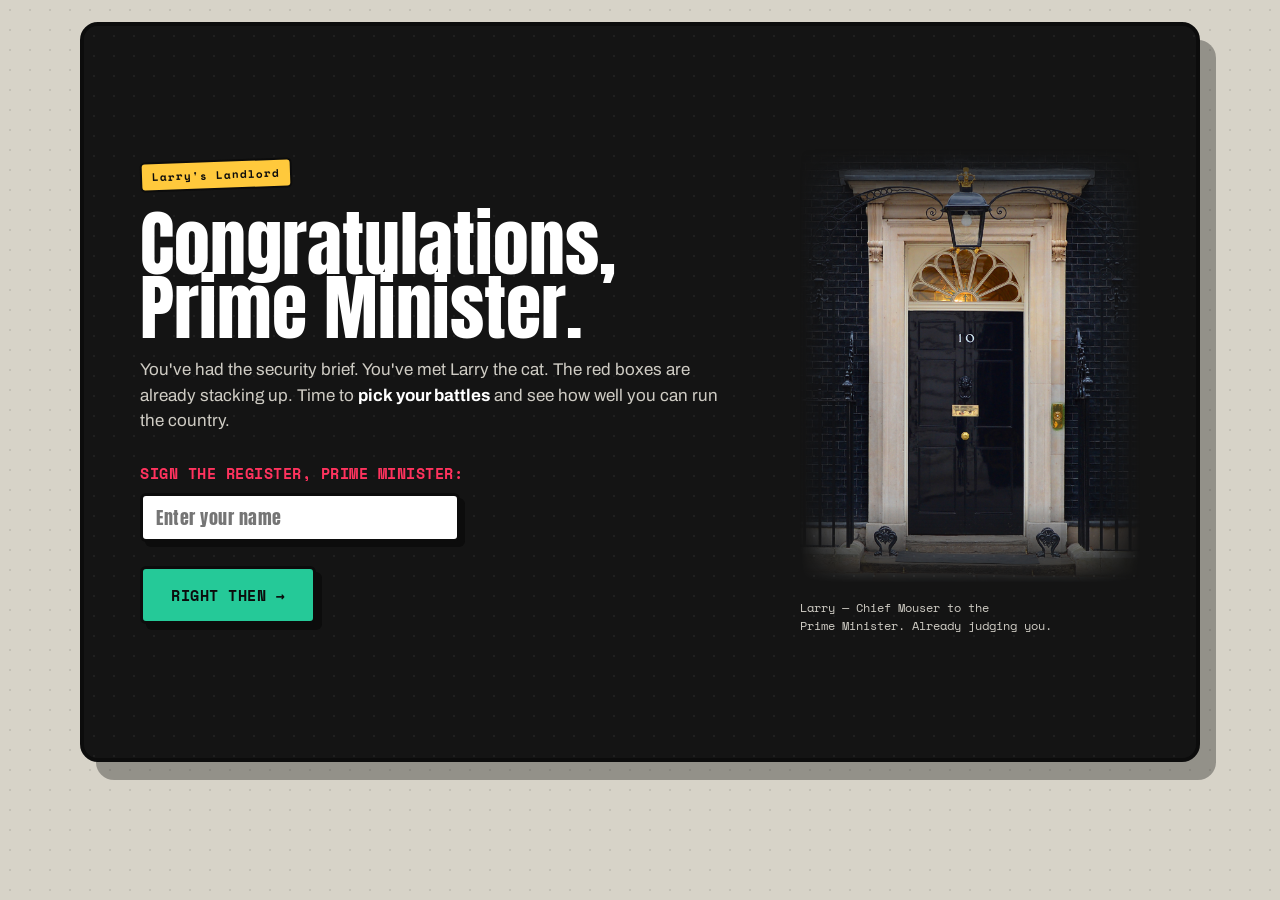
==== commit 6c8c89e1: "Deploy latest build: two-decision weeks, election-night ending, wealth-tax legacy card Full current " ====
--- a/index.html
+++ b/index.html
@@ -6,105 +6,9 @@
 <title>Larry's Landlord — BETTER! The First 1,000 Days</title>
 <link rel="icon" type="image/png" href="images/favicon.png">
 <link rel="stylesheet" href="styles.css">
-<style>
-  /* ===== Access gate (soft password screen) ===== */
-  #access-gate {
-    position: fixed; inset: 0; z-index: 99999;
-    display: flex; align-items: center; justify-content: center;
-    background: #151515; color: #fff;
-    font-family: -apple-system, BlinkMacSystemFont, 'Segoe UI', Roboto, sans-serif;
-    padding: 24px;
-  }
-  #access-gate.is-hidden { display: none; }
-  .access-gate__card { width: 100%; max-width: 360px; text-align: center; }
-  .access-gate__logo { font-size: 40px; font-weight: 900; letter-spacing: 0.01em; }
-  .access-gate__dot { color: #e91e8c; }
-  .access-gate__sub {
-    margin: 10px 0 32px; font-size: 12px; letter-spacing: 0.12em;
-    text-transform: uppercase; color: rgba(255,255,255,0.45);
-  }
-  .access-gate__input {
-    width: 100%; padding: 14px 18px; margin-bottom: 14px;
-    font-size: 18px; text-align: center; letter-spacing: 0.1em;
-    color: #fff; background: rgba(255,255,255,0.06);
-    border: 1px solid rgba(255,255,255,0.2); border-radius: 8px; outline: none;
-    transition: border-color 0.2s;
-  }
-  .access-gate__input:focus { border-color: rgba(255,255,255,0.55); }
-  .access-gate__input.is-error { border-color: #e91e8c; animation: access-shake 0.3s ease; }
-  .access-gate__btn {
-    width: 100%; padding: 14px; font-size: 14px; font-weight: 800;
-    letter-spacing: 0.08em; text-transform: uppercase; cursor: pointer;
-    color: #151515; background: #fff; border: 0; border-radius: 8px;
-    transition: transform 0.05s ease;
-  }
-  .access-gate__btn:active { transform: translateY(1px); }
-  .access-gate__error {
-    margin-top: 16px; font-size: 13px; color: #e91e8c; letter-spacing: 0.02em;
-  }
-  @keyframes access-shake {
-    0%,100% { transform: translateX(0); }
-    25% { transform: translateX(-6px); }
-    75% { transform: translateX(6px); }
-  }
-  .access-locked { overflow: hidden; }
-</style>
 </head>
 
 <body class="app dot-grid--paper">
-
-<!-- ===== ACCESS GATE — soft password screen (repo is public: this deters casual
-     visitors but is not real security). Unlock persists for the browser session. ===== -->
-<div id="access-gate">
-  <div class="access-gate__card">
-    <div class="access-gate__logo">Larry's Landlord<span class="access-gate__dot">.</span></div>
-    <div class="access-gate__sub">BETTER! · Enter the password to play</div>
-    <input id="access-input" class="access-gate__input" type="password"
-           autocomplete="off" spellcheck="false" placeholder="Password" aria-label="Password">
-    <button id="access-btn" class="access-gate__btn" type="button">Enter</button>
-    <div id="access-error" class="access-gate__error" hidden>Wrong password — try again.</div>
-  </div>
-</div>
-<script>
-  (function () {
-    var PASSWORD = 'tabby';
-    var KEY = 'llg-access-ok';
-    var gate = document.getElementById('access-gate');
-    var input = document.getElementById('access-input');
-    var btn = document.getElementById('access-btn');
-    var err = document.getElementById('access-error');
-
-    // Already unlocked earlier this session? Skip the gate entirely.
-    try {
-      if (sessionStorage.getItem(KEY) === '1') { gate.classList.add('is-hidden'); return; }
-    } catch (e) { /* sessionStorage may be blocked; fall through to prompt */ }
-
-    document.documentElement.classList.add('access-locked');
-    input.focus();
-
-    function unlock() {
-      try { sessionStorage.setItem(KEY, '1'); } catch (e) {}
-      gate.classList.add('is-hidden');
-      document.documentElement.classList.remove('access-locked');
-    }
-    function attempt() {
-      if (input.value.trim().toLowerCase() === PASSWORD) {
-        unlock();
-      } else {
-        err.hidden = false;
-        input.classList.remove('is-error');
-        void input.offsetWidth; // restart shake animation
-        input.classList.add('is-error');
-        input.select();
-      }
-    }
-    btn.addEventListener('click', attempt);
-    input.addEventListener('keydown', function (e) {
-      if (e.key === 'Enter') { e.preventDefault(); attempt(); }
-    });
-  })();
-</script>
-
 
 <div id="canvas" class="canvas dot-grid" data-screen="start" data-start-step="0">
 
@@ -277,15 +181,20 @@
   <!-- ===== END SCREEN OVERLAY ===== -->
   <div id="ov-end" class="end-overlay dot-grid" hidden>
 
-    <div id="stamp" class="stamp">TERM ENDED</div>
-
-    <div id="end-pm" class="end-pm"></div>
+    <div class="end-stage">
+
+    <!-- Left column: title, election result, final meters, verdict + actions -->
+    <div class="end-col end-col--main">
+
     <div id="end-title" class="end-title"></div>
-    <div id="end-verdict" class="end-verdict"></div>
-    <div id="end-grade" class="end-grade"></div>
-
-    <!-- Election night: hemicycle seat chart. Filled by renderEndChamber();
-         the vote share is a PLACEHOLDER until the real wiring is decided. -->
+
+    <!-- Election result: hemicycle seat chart, filled by renderEndChamber() -->
+    <section class="end-election" aria-label="Election result">
+    <div class="end-election__head">
+      <span class="end-kicker">The result</span>
+      <span id="end-grade-tag" class="end-kicker end-grade-tag">Grade: —</span>
+      <span id="end-method" class="end-kicker end-kicker--dim">Method: FPTP</span>
+    </div>
     <div class="end-chamber">
       <div class="end-chamber__panel">
         <svg id="end-chamber-svg" class="end-chamber__svg" viewBox="0 0 100 56" role="img" aria-label="Election result: your seats versus everyone else"></svg>
@@ -296,16 +205,9 @@
         <span class="end-chamber__legend-item"><span class="end-chamber__dot end-chamber__dot--other"></span>EVERYONE ELSE</span>
       </div>
     </div>
-
-    <!-- The morning-after front page + social reaction. Filled by renderEndPress(). -->
-    <div class="end-press">
-      <div class="frontpage frontpage--end">
-        <div id="end-np-masthead" class="frontpage__masthead"></div>
-        <div id="end-np-headline" class="frontpage__headline"></div>
-      </div>
-      <div id="end-press-posts" class="end-press__posts"></div>
-    </div>
-
+    </section>
+
+    <!-- Final meters, bare row (no cards) -->
     <div class="end-meters">
       <div class="meter-card meter-card--end">
         <div class="meter-donut" data-m="living">
@@ -361,17 +263,45 @@
       </div>
     </div>
 
-    <div id="end-larry" class="end-larry" hidden>
-      <div id="end-larry-bubble" class="end-larry__bubble"></div>
-      <img id="end-larry-img" class="end-larry__img" src="images/larry-pet-shoo.png" alt="Larry the cat">
-    </div>
-
-    <div class="end-actions">
-      <button class="btn btn--alert btn--end" onclick="shareResult()">SHARE MY RUN</button>
-      <button class="btn btn--ghost btn--end" onclick="resetGame()">PLAY AGAIN</button>
-    </div>
-
-    <div id="share-confirm" class="share-confirm" hidden>Copied to clipboard — paste it anywhere.</div>
+    <!-- Verdict card: sits under the meters but bleeds wider than the column -->
+    <section class="end-verdict-card" aria-label="Result summary">
+      <div id="end-verdict" class="end-verdict"></div>
+      <div class="end-actions">
+        <button class="btn btn--alert btn--end" onclick="shareResult()">SHARE MY LEGACY</button>
+        <button class="btn btn--dark btn--end" onclick="resetGame()">PLAY AGAIN</button>
+        <div id="share-confirm" class="share-copied" hidden>Copied!</div>
+      </div>
+    </section>
+
+    </div>
+    <!-- end main column -->
+
+    <!-- Right column: the morning-after press, then Larry + campaign materials -->
+    <div class="end-col end-col--side">
+
+      <!-- Bottom-anchored slot: headroom above the paper so a long player
+           name / headline grows upward without pushing the posts down -->
+      <div class="end-frontpage-slot">
+        <div class="frontpage frontpage--end">
+          <div id="end-np-masthead" class="frontpage__masthead"></div>
+          <div id="end-np-headline" class="frontpage__headline"></div>
+        </div>
+      </div>
+      <div id="end-press-posts" class="end-press__posts"></div>
+
+      <div id="end-larry" class="end-larry" hidden>
+        <div id="end-larry-bubble" class="end-larry__bubble"></div>
+        <img id="end-larry-img" class="end-larry__img" src="images/larry-pet-shoo.png" alt="Larry the cat">
+      </div>
+
+      <!-- Campaign materials: placeholder link until the real page exists -->
+      <a class="btn btn--materials btn--end end-materials" href="#">BETTER POLITICS</a>
+
+    </div>
+    <!-- end side column -->
+
+    </div>
+    <!-- end .end-stage -->
 
   </div>
 
--- a/styles.css
+++ b/styles.css
@@ -669,7 +669,7 @@
     height: auto;
     pointer-events: none;
     z-index: 0;
-    opacity: .09;
+    opacity: .3;
   }
   .v2-larry-surface {
     display: flex;
@@ -1405,54 +1405,90 @@
     overflow-y: auto;
     display: flex;
     flex-direction: column;
-    justify-content: center;
+    /* top-aligned: the election-night layout is taller than the canvas, and
+       flex centering would clip the title above the scrollable area */
+    justify-content: flex-start;
     align-items: flex-start;
     padding: var(--end-padding-y) var(--end-padding-x);
   }
-  .stamp {
-    font-family: var(--font-mono);
-    font-size: 12px;
+  /* Two columns: election result + meters + verdict on the left; the
+     morning-after press, Larry and the campaign-materials link on the right. */
+  .end-stage {
+    display: grid;
+    grid-template-columns: minmax(0, 1.7fr) minmax(260px, 1fr);
+    gap: 20px 24px;
+    align-items: stretch;
+    width: 100%;
+  }
+  .end-col {
+    display: flex;
+    flex-direction: column;
+    gap: 18px;
+    min-width: 0;
+  }
+  .end-election {
+    display: flex;
+    flex-direction: column;
+    gap: 12px;
+  }
+  .end-election__head {
+    display: flex;
+    align-items: baseline;
+    justify-content: space-between;
+    gap: 12px;
+  }
+  /* the three header chunks match Larry's speech-bubble text size */
+  .end-election__head .end-kicker {
+    font-size: 15px;
+  }
+  .end-kicker {
+    color: var(--flag);
+    font-family: var(--font-mono);
+    font-size: 10px;
     font-weight: 700;
-    letter-spacing: 1px;
-    color: var(--alert);
-    border: 2.5px solid var(--alert);
-    border-radius: 5px;
-    padding: 6px 11px;
-    display: inline-block;
-    align-self: flex-start;
-    transform: rotate(-9deg);
-    margin-bottom: 22px;
-  }
-  .end-pm {
-    font-family: var(--font-mono);
-    font-size: 12px;
-    font-weight: 700;
-    letter-spacing: .8px;
+    letter-spacing: .55px;
     text-transform: uppercase;
-    color: var(--text-dim);
-    border: 2px solid #3a3832;
-    border-radius: var(--r-sm);
-    padding: 6px 10px;
-    margin-bottom: 16px;
+  }
+  .end-kicker--dim {
+    color: var(--go);
   }
   .end-title {
     font-family: var(--font-display);
-    font-size: 68px;
+    font-size: clamp(43px, 7.6vw, 68px);
     line-height: .92;
     color: var(--flag);
     text-transform: uppercase;
     text-wrap: balance;
-    margin-bottom: 16px;
+    margin-bottom: 20px;
     max-width: 880px;
   }
+  /* A–F grade in the chart's header row, in the game's Public Trust blue */
+  .end-grade-tag {
+    color: #4D7CFF;
+  }
+  .end-verdict-card {
+    /* wider than its column, per the mock: bleeds into the gutter toward
+       Larry, who is right-aligned in the side column to make room */
+    width: calc(100% + 90px);
+    position: relative;
+    display: grid;
+    grid-template-columns: minmax(0, 1fr) auto;
+    gap: 18px 24px;
+    align-items: center;
+    padding: clamp(18px, 2.6vw, 28px);
+    border: var(--bw) solid var(--ink);
+    border-radius: var(--r-md);
+    background: var(--paper);
+    color: var(--ink);
+    box-shadow: var(--shadow-card);
+  }
   .end-verdict {
-    font-size: 18px;
-    font-weight: 600;
-    line-height: 1.42;
-    color: var(--text-dim);
-    margin-bottom: 16px;
-    max-width: 720px;
-  }
+    font-size: clamp(18px, 1.9vw, 24px);
+    font-weight: 800;
+    line-height: 1.26;
+    color: var(--ink);
+  }
+
   .end-verdict p {
     margin: 0 0 12px;
   }
@@ -1471,13 +1507,22 @@
   }
   .end-larry {
     display: flex;
+    flex-direction: column;
     align-items: center;
-    justify-content: center;
-    gap: 16px;
-    margin-bottom: 24px;
+    gap: 14px;
+    /* bottom of the side column, tucked to the right so the wide verdict
+       card fits to Larry's left */
+    margin-top: auto;
+    align-self: flex-end;
+  }
+  .end-materials {
+    align-self: flex-end;
   }
   .end-larry__img {
-    width: 128px;
+    /* small enough that the side column (posts + Larry + materials button)
+       stays shorter than the main column — the auto top margin then lands the
+       button's bottom flush with the verdict card's bottom */
+    width: 96px;
     height: auto;
     flex: 0 0 auto;
   }
@@ -1493,47 +1538,33 @@
     font-weight: 700;
     font-size: 15px;
   }
-  /* speech-bubble tail: points right, toward Larry (ink outline + white fill) */
+  /* speech-bubble tail: points down, toward Larry (ink outline + white fill) */
   .end-larry__bubble::after {
     content: '';
     position: absolute;
-    top: 50%;
-    right: -12px;
-    transform: translateY(-50%);
-    border-width: 8px 0 8px 12px;
+    left: 50%;
+    bottom: -12px;
+    transform: translateX(-50%);
+    border-width: 12px 8px 0 8px;
     border-style: solid;
-    border-color: transparent transparent transparent var(--ink);
+    border-color: var(--ink) transparent transparent transparent;
   }
   .end-larry__bubble::before {
     content: '';
     position: absolute;
-    top: 50%;
-    right: -8px;
-    transform: translateY(-50%);
-    border-width: 6px 0 6px 9px;
+    left: 50%;
+    bottom: -8px;
+    transform: translateX(-50%);
+    border-width: 9px 6px 0 6px;
     border-style: solid;
-    border-color: transparent transparent transparent #fff;
+    border-color: #fff transparent transparent transparent;
     z-index: 1;
   }
-  .end-grade {
-    display: inline-flex;
-    align-items: center;
-    font-family: var(--font-mono);
-    font-size: 13px;
-    font-weight: 700;
-    letter-spacing: .5px;
-    min-height: 38px;
-    border: 2px solid #3a3832;
-    border-radius: var(--r-sm);
-    background: #070707;
-    padding: 8px 12px;
-    margin-bottom: 24px;
-  }
+
   /* Election-night hemicycle: 650 seat dots (you vs everyone else) in an inset
      panel, gold dashed majority line painted in the SVG by paintEndChamber(). */
   .end-chamber {
-    width: min(100%, 640px);
-    margin-bottom: 22px;
+    width: 100%;
   }
   .end-chamber__panel {
     display: grid;
@@ -1587,15 +1618,46 @@
   .end-chamber__dot--you { background: #FF335E; }
   .end-chamber__dot--other { background: #6f6d68; }
 
-  /* The morning-after front page + social reaction */
-  .end-press {
-    display: grid;
-    grid-template-columns: minmax(0, 1.2fr) minmax(0, 1fr);
-    gap: 16px;
-    align-items: start;
-    width: min(100%, 860px);
-    margin-bottom: 24px;
-  }
+  /* End-screen posts carry the same MEWSKY/HEX pills as the reaction feed's
+     top cards (hide the inline HEX span; the pill replaces it). */
+  #end-press-posts .post__network { display: none; }
+  #end-press-posts .post--bluesky .post__header::after,
+  #end-press-posts .post--x .post__header::after {
+    margin-left: auto;
+    align-self: flex-start;
+    font-family: var(--font-mono);
+    font-size: 11px;
+    font-weight: 700;
+    letter-spacing: .8px;
+    line-height: 1;
+    border: 2px solid var(--ink);
+    border-radius: 5px;
+    padding: 4px 8px;
+  }
+  #end-press-posts .post--bluesky .post__header::after {
+    content: "MEWSKY";
+    background: var(--bluesky);
+    color: var(--text);
+  }
+  #end-press-posts .post--x .post__header::after {
+    content: "HEX";
+    background: #9a9a9a;
+    color: var(--ink);
+  }
+
+  /* The morning-after front page sits at the bottom of a fixed-height slot,
+     so longer headlines grow UP into the spare space (intentional headroom in
+     Becky's mock) and the posts below never move. */
+  .end-frontpage-slot {
+    display: flex;
+    flex-direction: column;
+    justify-content: flex-end;
+    /* the paper RESTS high — top roughly level with THE RESULT kicker — and
+       the headroom above only absorbs extra headline lines (worst-case card
+       is ~220px, so nothing ever pushes the posts below) */
+    min-height: 260px;
+  }
+  /* The morning-after front page + posts (right column) */
   .frontpage--end {
     margin-bottom: 0;
     padding: 16px;
@@ -1605,6 +1667,7 @@
   }
   .frontpage--end .frontpage__headline {
     font-size: clamp(26px, 3.4vw, 38px);
+    overflow-wrap: anywhere;
   }
   .end-press__posts .post {
     margin-bottom: 10px;
@@ -1615,10 +1678,18 @@
 
   .end-meters {
     display: grid;
-    grid-template-columns: repeat(4, 1fr);
+    grid-template-columns: repeat(4, minmax(0, 1fr));
     gap: 14px;
-    width: min(100%, 860px);
-    margin-bottom: 24px;
+    width: 100%;
+  }
+  /* the mock shows bare donuts — strip the card chrome on the end screen */
+  .end-meters .meter-card--end {
+    background: none;
+    border: none;
+    box-shadow: none;
+    padding: 0;
+    display: flex;
+    justify-content: center;
   }
   .end-meter__label {
     font-weight: 900;
@@ -1653,10 +1724,28 @@
   }
   .end-actions {
     display: flex;
-    gap: 14px;
-    flex-wrap: wrap;
-    width: min(100%, 860px);
-  }
+    flex-direction: column;
+    gap: 12px;
+    min-width: 190px;
+  }
+  /* PLAY AGAIN on the cream card: solid ink so it reads (ghost is white-on-dark) */
+  .btn--dark {
+    background: var(--ink);
+    color: #fff;
+    border: var(--bw) solid var(--ink);
+  }
+  /* Campaign materials: the yellow flag button pinned to the column's bottom right */
+  .btn--materials {
+    background: var(--flag);
+    color: var(--ink);
+    border: var(--bw) solid var(--ink);
+    box-shadow: var(--shadow-btn);
+    text-decoration: none;
+    text-align: center;
+    font-family: var(--font-mono);
+    font-weight: 700;
+  }
+
   .btn--end {
     min-height: 48px;
     padding: 14px 26px;
@@ -1664,25 +1753,38 @@
     align-items: center;
     justify-content: center;
   }
-  .share-confirm {
-    display: flex;
-    width: min(100%, 860px);
-    min-height: 44px;
-    align-items: center;
-    border: 2px solid var(--go);
+  /* "Copied!" pop: floats above the share button and fades out, so it never
+     shifts the verdict-card layout. Re-triggered per click via restartAnim. */
+  .end-actions {
+    position: relative;
+  }
+  .share-copied {
+    position: absolute;
+    top: -12px;
+    left: 50%;
+    transform: translate(-50%, -100%);
+    padding: 7px 12px;
+    border: 2px solid var(--ink);
     border-radius: var(--r-sm);
-    background: #07110d;
-    padding: 11px 14px;
+    background: var(--go);
+    color: var(--ink);
     font-family: var(--font-mono);
     font-size: 12px;
-    line-height: 1.35;
     font-weight: 700;
-    color: var(--go);
-    margin-top: 12px;
+    white-space: nowrap;
+    pointer-events: none;
+    opacity: 0;
+    box-shadow: 3px 3px 0 var(--ink);
+  }
+  @keyframes share-copied-pop {
+    0%   { opacity: 0; transform: translate(-50%, -100%) translateY(8px) scale(.85); }
+    12%  { opacity: 1; transform: translate(-50%, -100%) translateY(0) scale(1); }
+    70%  { opacity: 1; transform: translate(-50%, -100%) translateY(0); }
+    100% { opacity: 0; transform: translate(-50%, -100%) translateY(-10px); }
   }
 
   .demo-bar {
-    display: flex; /* testing build: always visible. demoMode(0) hides it. */
+    display: none; /* dev-only: type demoMode(1) in the console to show it. */
     align-items: center;
     flex-wrap: wrap;
     gap: 10px;
@@ -2054,6 +2156,23 @@
     border-radius: var(--r-sm);
     padding: 10px 18px;
     box-shadow: 4px 4px 0 var(--ink);
+  }
+  /* Larry's reaction to the choice: little emoji that drift up from the cat —
+     hearts for a pet, one grumpy face for a shoo. Spawned by larryChoiceFloats(). */
+  .larry-float {
+    position: absolute;
+    top: 100px;
+    font-size: 28px;
+    line-height: 1;
+    pointer-events: none;
+    z-index: 5;
+    opacity: 0;
+    animation: larry-float-up 1.4s ease-out both;
+  }
+  @keyframes larry-float-up {
+    0%   { opacity: 0; transform: translateY(6px) scale(.55); }
+    18%  { opacity: 1; }
+    100% { opacity: 0; transform: translateY(-92px) scale(1.2); }
   }
 
   .portrait,
@@ -2941,52 +3060,67 @@
       right: 0;
     }
 
-    .end-overlay {
-      justify-content: flex-start;
-    }
-
-    .stamp {
-      font-size: 10px;
-      margin-bottom: 16px;
-      padding: 5px 9px;
-      border-width: 2px;
-    }
-
-    .end-pm {
-      max-width: 100%;
-      font-size: 10px;
-      line-height: 1.25;
-      margin-bottom: 12px;
-    }
-
     .end-title {
       font-size: 43px;
       line-height: .95;
       margin-bottom: 12px;
     }
 
+    /* single column. The two column wrappers dissolve (display: contents) so
+       every block joins one grid and can be reordered: hemicycle, then the
+       press reaction, then meters, verdict, Larry, materials. */
+    .end-stage {
+      grid-template-columns: 1fr;
+      gap: 16px;
+    }
+
+    .end-col { display: contents; }
+    .end-title       { order: 0; }
+    .end-election    { order: 1; }
+    .end-frontpage-slot { order: 2; min-height: 0; }
+    #end-press-posts { order: 3; }
+    .end-meters      { order: 4; }
+    .end-verdict-card { order: 5; }
+    .end-larry       { order: 6; }
+    .end-materials   { order: 7; }
+
+    .end-verdict-card {
+      width: 100%;
+      grid-template-columns: 1fr;
+      gap: 14px;
+      padding: 16px;
+    }
+
+    .end-larry {
+      margin-top: 0;
+      align-self: flex-end;
+    }
+
+    .end-materials {
+      justify-self: end;
+    }
+
     .end-verdict {
-      font-size: 15px;
-      line-height: 1.38;
-      margin-bottom: 12px;
-    }
-
-    .end-grade {
-      min-height: 36px;
-      font-size: 12px;
-      margin-bottom: 16px;
-      padding: 7px 10px;
+      font-size: 16px;
+      line-height: 1.32;
     }
 
     .end-meters {
-      grid-template-columns: repeat(2, minmax(0, 1fr));
-      gap: 10px;
-      margin-bottom: 18px;
-    }
-
-    /* front page + posts stack on phones */
-    .end-press {
-      grid-template-columns: 1fr;
+      grid-template-columns: repeat(4, minmax(0, 1fr));
+      gap: 8px;
+    }
+
+    /* four-across on a phone: smaller rings so the row fits without scrolling */
+    .end-meters .meter-donut__ring {
+      width: 58px;
+      height: 58px;
+    }
+    /* no hover on touch: the nowrap tooltips only add phantom sideways overflow */
+    .end-meters .meter-donut__tip {
+      display: none;
+    }
+    .end-meters .meter-donut__value {
+      font-size: 24px;
     }
 
     .meter-card--end {
@@ -3022,11 +3156,7 @@
       padding: 13px 16px;
     }
 
-    .share-confirm {
-      font-size: 11px;
-      margin-top: 10px;
-      padding: 10px 12px;
-    }
+
 
     .press-overlay {
       padding: 20px;
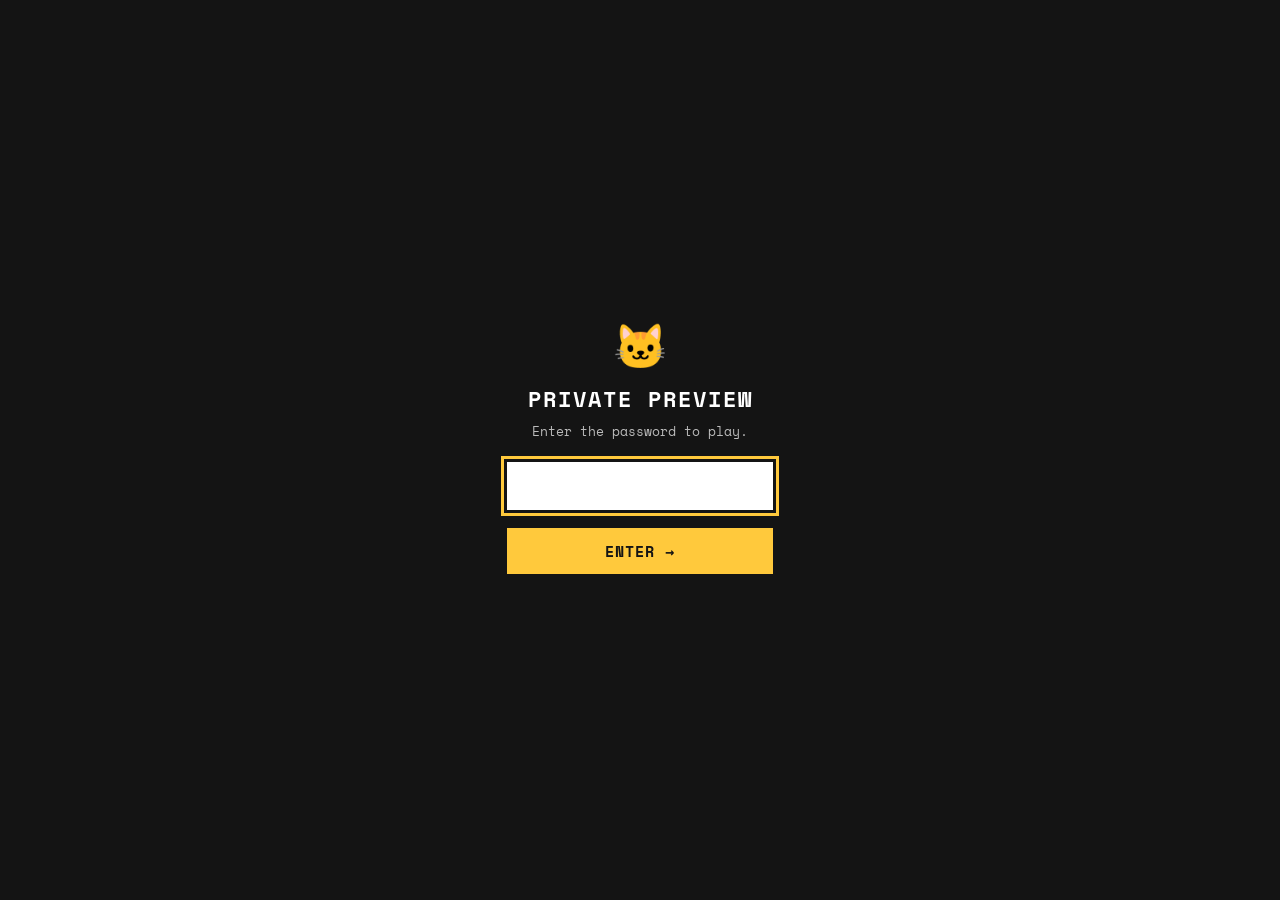
==== commit 6bee02a0: "Update to latest game build behind a password gate Fresh build with compressed images, result page, " ====
--- a/index.html
+++ b/index.html
@@ -9,6 +9,37 @@
 </head>
 
 <body class="app dot-grid--paper">
+<!-- Private-preview password gate (client-side only; keeps casual visitors out). -->
+<div id="preview-gate" style="position:fixed;inset:0;z-index:99999;background:#141414;display:flex;align-items:center;justify-content:center;font-family:'Space Mono',monospace;">
+  <form id="preview-gate-form" style="text-align:center;color:#fff;padding:24px;max-width:320px;">
+    <div style="font-size:44px;line-height:1;">🐱</div>
+    <h1 style="font-size:22px;letter-spacing:2px;margin:14px 0 6px;">PRIVATE PREVIEW</h1>
+    <p style="font-size:13px;color:#bbb;margin:0 0 18px;">Enter the password to play.</p>
+    <input id="preview-gate-pass" type="password" autocomplete="off" autofocus
+      style="width:100%;box-sizing:border-box;padding:12px 14px;font-family:inherit;font-size:16px;background:#fff;color:#141414;border:3px solid #141414;outline:3px solid #FFC93C;">
+    <button type="submit"
+      style="width:100%;margin-top:12px;padding:12px 14px;font-family:inherit;font-weight:700;font-size:15px;letter-spacing:1px;background:#FFC93C;color:#141414;border:3px solid #141414;cursor:pointer;">ENTER →</button>
+    <p id="preview-gate-err" hidden style="color:#FF335E;font-size:13px;margin:12px 0 0;">That's not it. Larry shakes his head.</p>
+  </form>
+</div>
+<script>
+(function () {
+  var KEY = 'better-preview-unlocked';
+  var gate = document.getElementById('preview-gate');
+  function open() {
+    gate.parentNode.removeChild(gate);
+    document.documentElement.style.overflow = '';
+  }
+  if (sessionStorage.getItem(KEY) === '1') { open(); return; }
+  document.documentElement.style.overflow = 'hidden';
+  document.getElementById('preview-gate-form').addEventListener('submit', function (e) {
+    e.preventDefault();
+    var v = document.getElementById('preview-gate-pass').value.trim().toLowerCase();
+    if (v === atob('dGFiYnk=')) { sessionStorage.setItem(KEY, '1'); open(); }
+    else { document.getElementById('preview-gate-err').hidden = false; }
+  });
+})();
+</script>
 
 <div id="canvas" class="canvas dot-grid" data-screen="start" data-start-step="0">
 
--- a/styles.css
+++ b/styles.css
@@ -154,6 +154,14 @@
     box-shadow: 16px 18px 0 rgba(20, 20, 20, .35);
     overflow: hidden;
     padding: var(--shell-padding-top) var(--shell-padding-x) var(--shell-padding-bottom);
+  }
+  /* The press/reaction/end/start screens are overlays sized to the canvas, and
+     the canvas takes its height from the decide screen underneath. While an
+     overlay is showing, drop that hidden decide screen out of the layout so a
+     long decision page can't leave scrollable dead space under the overlay —
+     the canvas min-height (100svh on mobile) keeps the overlay full-size. */
+  .canvas:not([data-screen="decide"]) #screen-decide {
+    display: none;
   }
   .btn {
     font-family: var(--font-mono);
@@ -531,6 +539,11 @@
   .pick-two__line--turn {
     color: var(--text);
   }
+  /* Larry's interjection inside the one-line week-2 intro exchange. */
+  .pick-two__larry-inline {
+    color: #FFC93C;
+    font-weight: 700;
+  }
   .pick-two__larry {
     display: flex;
     align-items: center;
@@ -2677,6 +2690,11 @@
       display: none;
     }
 
+    /* the One Visit, One Camera press pack too */
+    .canvas[data-v2-surface="flat-one-visit-one-camera"] .press-pack {
+      display: none;
+    }
+
     .larry-corner {
       display: none;
     }
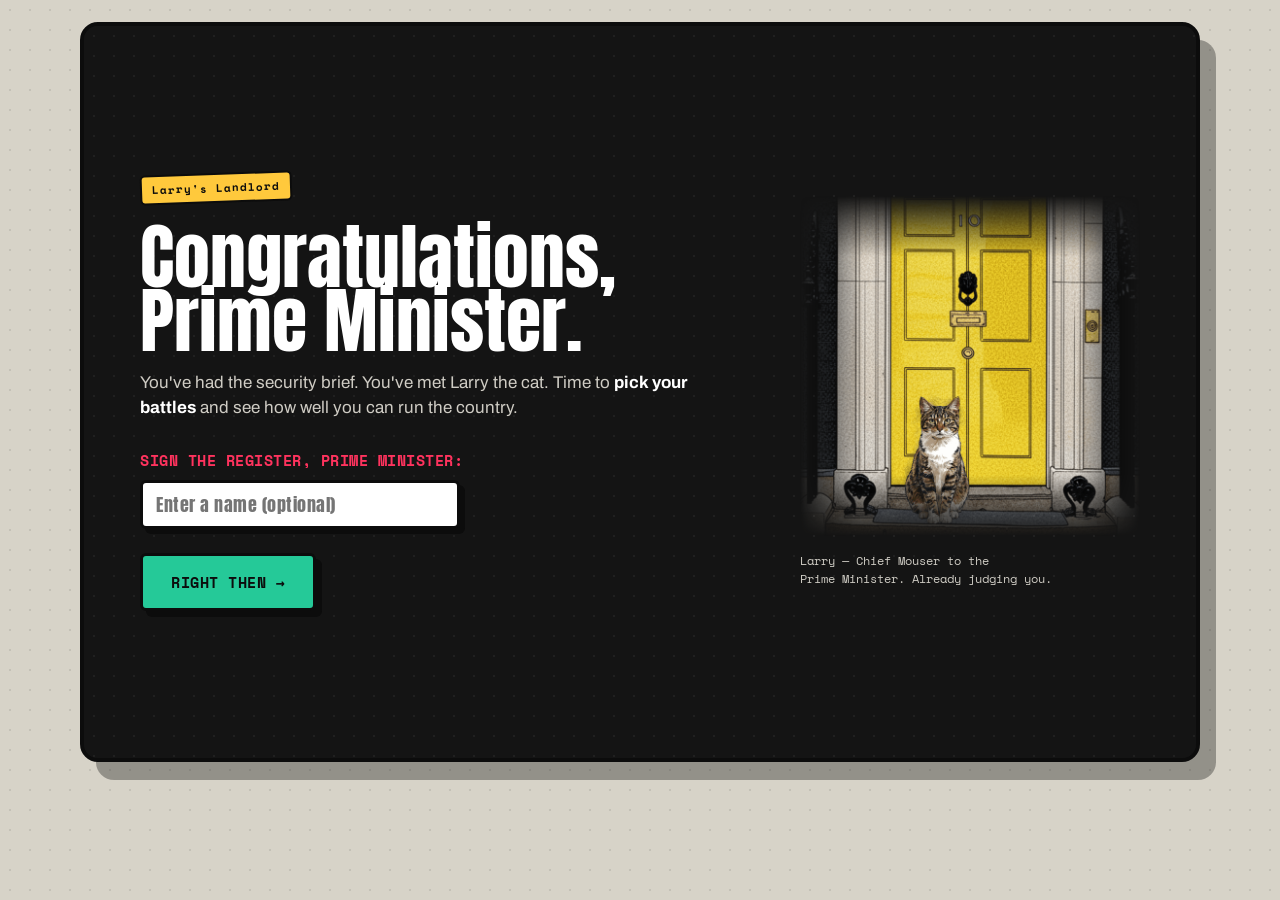
==== commit 88890eb0: "Deploy latest game: 4:3 reaction photos, updated share text, new splash art Sync shipped files from " ====
--- a/index.html
+++ b/index.html
@@ -3,43 +3,12 @@
 <head>
 <meta charset="utf-8">
 <meta name="viewport" content="width=device-width, initial-scale=1">
-<title>Larry's Landlord — BETTER! The First 1,000 Days</title>
+<title>BETTER! - Larry's Landlord</title>
 <link rel="icon" type="image/png" href="images/favicon.png">
-<link rel="stylesheet" href="styles.css">
+<link rel="stylesheet" href="styles.css?v=3">
 </head>
 
 <body class="app dot-grid--paper">
-<!-- Private-preview password gate (client-side only; keeps casual visitors out). -->
-<div id="preview-gate" style="position:fixed;inset:0;z-index:99999;background:#141414;display:flex;align-items:center;justify-content:center;font-family:'Space Mono',monospace;">
-  <form id="preview-gate-form" style="text-align:center;color:#fff;padding:24px;max-width:320px;">
-    <div style="font-size:44px;line-height:1;">🐱</div>
-    <h1 style="font-size:22px;letter-spacing:2px;margin:14px 0 6px;">PRIVATE PREVIEW</h1>
-    <p style="font-size:13px;color:#bbb;margin:0 0 18px;">Enter the password to play.</p>
-    <input id="preview-gate-pass" type="password" autocomplete="off" autofocus
-      style="width:100%;box-sizing:border-box;padding:12px 14px;font-family:inherit;font-size:16px;background:#fff;color:#141414;border:3px solid #141414;outline:3px solid #FFC93C;">
-    <button type="submit"
-      style="width:100%;margin-top:12px;padding:12px 14px;font-family:inherit;font-weight:700;font-size:15px;letter-spacing:1px;background:#FFC93C;color:#141414;border:3px solid #141414;cursor:pointer;">ENTER →</button>
-    <p id="preview-gate-err" hidden style="color:#FF335E;font-size:13px;margin:12px 0 0;">That's not it. Larry shakes his head.</p>
-  </form>
-</div>
-<script>
-(function () {
-  var KEY = 'better-preview-unlocked';
-  var gate = document.getElementById('preview-gate');
-  function open() {
-    gate.parentNode.removeChild(gate);
-    document.documentElement.style.overflow = '';
-  }
-  if (sessionStorage.getItem(KEY) === '1') { open(); return; }
-  document.documentElement.style.overflow = 'hidden';
-  document.getElementById('preview-gate-form').addEventListener('submit', function (e) {
-    e.preventDefault();
-    var v = document.getElementById('preview-gate-pass').value.trim().toLowerCase();
-    if (v === atob('dGFiYnk=')) { sessionStorage.setItem(KEY, '1'); open(); }
-    else { document.getElementById('preview-gate-err').hidden = false; }
-  });
-})();
-</script>
 
 <div id="canvas" class="canvas dot-grid" data-screen="start" data-start-step="0">
 
@@ -352,10 +321,10 @@
       <div class="start-intro__copy">
         <div class="badge badge--flag start-intro__badge">Larry's Landlord</div>
         <div class="start-intro__title">Congratulations,<br>Prime Minister.</div>
-        <div class="start-intro__lede">You've had the security brief. You've met Larry the cat. The red boxes are already stacking up. Time to <b class="start-intro__em">pick your battles</b> and see how well you can run the country.</div>
+        <div class="start-intro__lede">You've had the security brief. You've met Larry the cat. Time to <b class="start-intro__em">pick your battles</b> and see how well you can run the country.</div>
         <div class="start-name">
           <label for="pm-name" class="start-name__label">SIGN THE REGISTER, PRIME MINISTER:</label>
-          <input id="pm-name" class="start-name__input" type="text" maxlength="28" autocomplete="off" placeholder="Enter your name" onkeydown="if(event.key==='Enter')begin();">
+          <input id="pm-name" class="start-name__input" type="text" maxlength="28" autocomplete="off" placeholder="Enter a name (optional)" onkeydown="if(event.key==='Enter')begin();">
         </div>
         <button onclick="begin()" class="btn btn--go btn--lg">RIGHT THEN →</button>
       </div>
@@ -450,9 +419,7 @@
 <script src="v2-candidates/dramaturgical-router/data/router-balance-data.js"></script>
 <script src="v2-candidates/dramaturgical-router/harness/router-engine.js"></script>
 <script src="v2-candidates/dramaturgical-router/harness/production-view-adapter.js"></script>
-<script src="v2-candidates/dramaturgical-router/harness/router-state-adapter.js"></script>
-<script src="v2-candidates/dramaturgical-router/harness/result-codec.js"></script>
-<script src="game.js"></script>
+<script src="game.js?v=3"></script>
 
 </body>
 </html>
--- a/styles.css
+++ b/styles.css
@@ -230,7 +230,7 @@
 	  .chip--locked {
 	    background: #262420;
 	    border-color: #4a4844;
-	    color: #8d8a84;
+	    color: #fff; /* white so the +N stays readable on the greyed card */
 	  }
 	  .chip__dot {
 	    width: 8px;
@@ -330,42 +330,6 @@
     box-shadow: none;
   }
 
-  .larry-corner {
-    position: static;
-    min-width: 0;
-    display: flex;
-    align-items: flex-end;
-    justify-content: center;
-  }
-  .larry-corner__img {
-    width: 100%;
-    height: 100%;
-    max-height: 90px;
-    object-fit: contain;
-    object-position: center bottom;
-    display: block;
-  }
-  .larry-corner__placeholder {
-    width: 100%;
-    height: 100%;
-    min-height: 62px;
-    background: var(--surface);
-    border: 2px dashed #4a4844;
-    border-radius: var(--r-md);
-    display: flex;
-    flex-direction: column;
-    align-items: center;
-    justify-content: center;
-    gap: 4px;
-  }
-  .larry-corner__icon { font-size: 22px; }
-  .larry-corner__caption {
-    font-family: var(--font-mono);
-    font-size: 8px;
-    color: var(--text-mute);
-    text-align: center;
-  }
-
   /* Desktop: progress bar on the left, meter dials filling the rest of the row.
      On mobile this becomes a plain block so the bar stacks on top (see the
      max-width: 900px block). */
@@ -795,7 +759,7 @@
     font-family: var(--font-mono);
     font-size: 10px;
     font-weight: 700;
-    color: #6b6b6b;
+    color: #fff; /* readable on the greyed already-chosen card */
   }
   .decision-card--locked .decision-card__head {
     display: flex;
@@ -1271,14 +1235,43 @@
     padding-bottom: 5px;
     margin-bottom: 7px;
   }
+  /* Photo sits beside filler text bars, mirroring the spinning newspaper's
+     body row so the shared press photo keeps its 4:3 crop instead of being
+     stretched full-width. */
+  .frontpage__body {
+    display: flex;
+    gap: 12px;
+    align-items: stretch;
+    margin-bottom: 8px;
+  }
   .frontpage__image {
     display: block;
-    width: 100%;
-    height: 84px;
+    flex: none;
+    width: 45%;
+    aspect-ratio: 4 / 3;
     object-fit: cover;
     border: 2px solid var(--bg);
-    margin-bottom: 8px;
-  }
+  }
+  .frontpage__skeleton {
+    flex: 1;
+    display: flex;
+    flex-direction: column;
+    justify-content: center;
+    gap: 7px;
+    min-width: 0;
+  }
+  .frontpage__bar {
+    height: 8px;
+    background: var(--bg);
+    opacity: .5;
+    display: block;
+  }
+  .frontpage__bar--1 { width: 100%; }
+  .frontpage__bar--2 { width: 88%; }
+  .frontpage__bar--3 { width: 96%; }
+  .frontpage__bar--4 { width: 78%; }
+  .frontpage__bar--5 { width: 92%; }
+  .frontpage__bar--6 { width: 60%; opacity: .3; }
   .frontpage__headline {
     font-family: var(--font-display);
     font-size: 21px;
@@ -1409,6 +1402,13 @@
     gap: 14px;
     margin-top: 24px;
     padding: 16px 0 4px;
+  }
+
+  /* The ending fills tall windows, so it never scrolls inside a short frame
+     while empty page shows below (the canvas otherwise keeps its fixed
+     min-height). End screen only — other screens keep the classic frame. */
+  #canvas[data-screen="end"] {
+    min-height: max(var(--shell-min-height), calc(100vh - var(--app-padding-top) - var(--app-padding-bottom)));
   }
 
   .end-overlay {
@@ -2695,10 +2695,6 @@
       display: none;
     }
 
-    .larry-corner {
-      display: none;
-    }
-
     /* Phones: stack the progress bar above the dials and let the whole bar
        scroll away with the page, like any other section (no pinned HUD). */
     .decide-topbar {
@@ -3265,11 +3261,8 @@
       box-shadow: 4px 4px 0 var(--ink);
     }
 
-    .frontpage__image {
-      height: auto;
-      aspect-ratio: 16 / 9;
-      max-height: 170px;
-    }
+    /* .frontpage__image now inherits the 4:3 ratio from the base rule so the
+       reaction photo matches the spinning newspaper on mobile too. */
 
     .frontpage__headline {
       font-size: clamp(24px, 8vw, 31px);
@@ -3312,6 +3305,10 @@
     .start-intro {
       margin: 0;
       min-height: 100%;
+      /* Don't let the overlay squash this to viewport height: when the column
+         is taller than the screen it must keep its full height so the content
+         scrolls properly and the overlay's bottom padding survives. */
+      flex-shrink: 0;
       flex-direction: column;
       align-items: flex-start;
       justify-content: flex-start;
@@ -3330,7 +3327,8 @@
     .start-intro__badge {
       font-size: 10px;
       letter-spacing: .4px;
-      margin-bottom: 18px;
+      /* Negative margin pulls the title almost flush against the column's 26px gap */
+      margin-bottom: -22px;
       max-width: 100%;
       line-height: 1.25;
       white-space: normal;
@@ -3338,13 +3336,14 @@
 
     .start-intro__title {
       font-size: 50px;
-      margin-bottom: 16px;
+      margin-bottom: 4px;
     }
 
     .start-intro__lede {
       font-size: 16px;
       line-height: 1.45;
-      margin-bottom: 22px;
+      /* Negative margin pulls the door photo tighter than the 26px gap */
+      margin-bottom: -8px;
     }
 
     .start-intro__larry-row {
@@ -3364,8 +3363,11 @@
 
     .start-name {
       width: 100%;
-      margin-bottom: 20px;
-    }
+      margin-bottom: 0;
+    }
+
+    /* Pull the button tighter to the name box than the column's standard gap */
+    .start-intro .btn { margin-top: -12px; }
 
     .start-name__label {
       font-size: 13px;
@@ -3563,3 +3565,77 @@
   @keyframes flashout { 0% { opacity: 0; } 12% { opacity: .55; } 100% { opacity: 0; } }
   @keyframes stampin  { 0% { transform: rotate(-9deg) scale(2.4); opacity: 0; } 70% { opacity: 1; } 100% { transform: rotate(-9deg) scale(1); opacity: 1; } }
   @keyframes larrybob { 0%,100% { transform: rotate(3deg) translateY(0); } 50% { transform: rotate(3deg) translateY(-4px); } }
+
+  /* Compact ending for desktop windows too short for the full-size layout
+     (content is ~960px tall + page chrome). Everything shrinks a little;
+     nothing is removed. Tuned to fit ~900px-tall screens — adjust the
+     max-height gate and sizes together if the target changes. */
+  @media (min-width: 901px) and (max-height: 1040px) {
+    #canvas[data-screen="end"] {
+      --end-padding-y: 28px;
+    }
+    .end-title {
+      font-size: clamp(36px, 4.6vw, 50px);
+      margin-bottom: 12px;
+    }
+    .end-stage {
+      gap: 12px 24px;
+    }
+    .end-col {
+      gap: 12px;
+    }
+    .end-chamber__panel {
+      padding: 12px 12px 10px;
+    }
+    /* the SVG letterboxes inside the shorter box, keeping its aspect ratio */
+    .end-chamber__svg {
+      height: 230px;
+    }
+    .end-meters .meter-donut__ring {
+      width: 60px;
+      height: 60px;
+    }
+    .end-meters .meter-donut__value {
+      font-size: 22px;
+    }
+    .end-verdict-card {
+      padding: 14px 18px;
+    }
+    .end-verdict {
+      font-size: 17px;
+    }
+    .end-actions {
+      gap: 8px;
+    }
+    .btn--end {
+      min-height: 42px;
+      padding: 10px 20px;
+    }
+    .end-frontpage-slot {
+      min-height: 215px;
+    }
+    .frontpage--end {
+      padding: 12px;
+    }
+    .frontpage--end .frontpage__headline {
+      font-size: 24px;
+    }
+    #end-press-posts .post {
+      padding: 9px 10px;
+      margin-bottom: 8px;
+    }
+    #end-press-posts .post__text {
+      font-size: 12px;
+      margin-bottom: 6px;
+    }
+    .end-larry__img {
+      width: 72px;
+    }
+    .end-larry__bubble {
+      font-size: 13px;
+      padding: 8px 12px;
+    }
+    .end-larry {
+      gap: 10px;
+    }
+  }
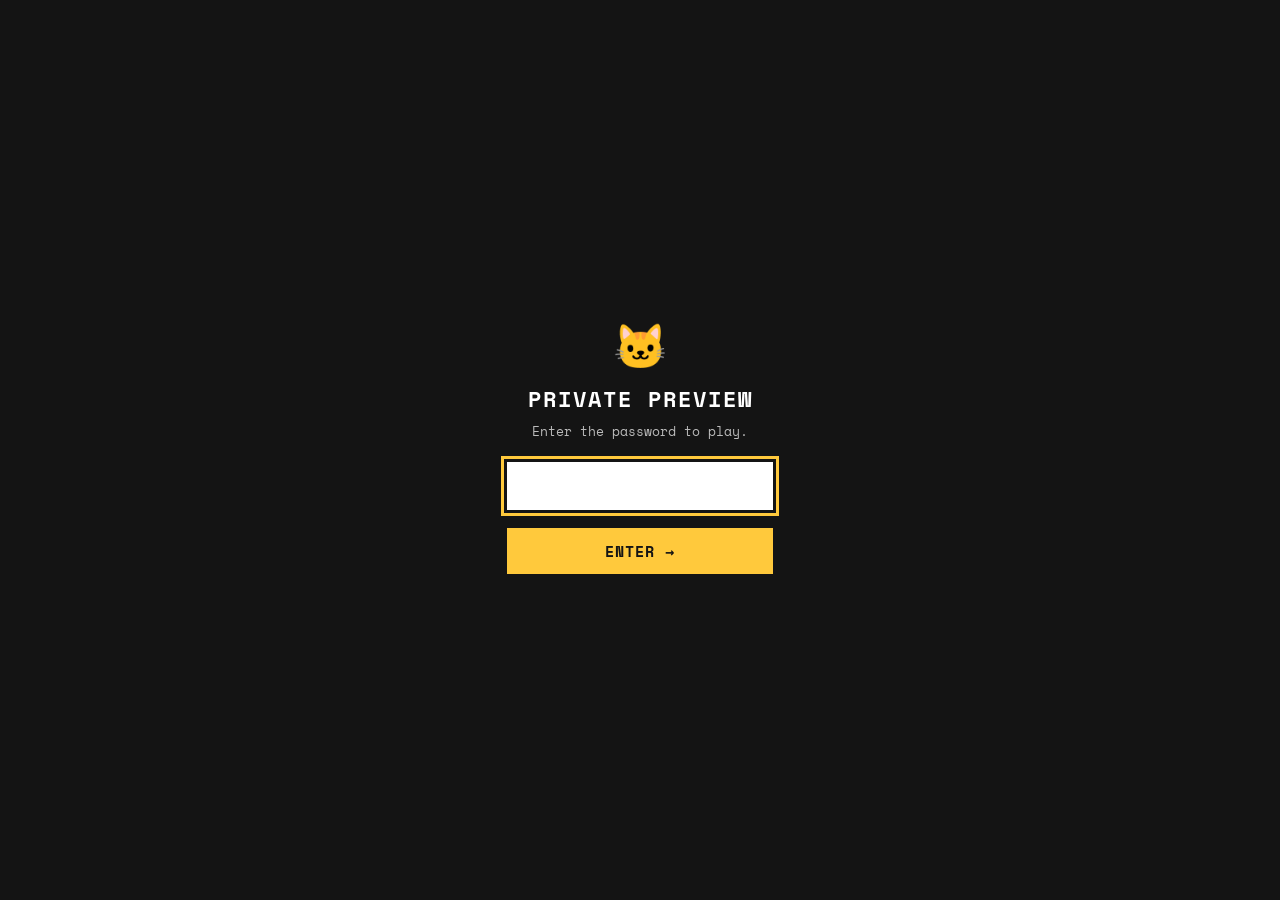
==== commit 18fd4871: "Restore soft password gate to game entry (index.html) The last deploy overwrote index.html with the " ====
--- a/index.html
+++ b/index.html
@@ -9,6 +9,37 @@
 </head>
 
 <body class="app dot-grid--paper">
+<!-- Private-preview password gate (client-side only; keeps casual visitors out). -->
+<div id="preview-gate" style="position:fixed;inset:0;z-index:99999;background:#141414;display:flex;align-items:center;justify-content:center;font-family:'Space Mono',monospace;">
+  <form id="preview-gate-form" style="text-align:center;color:#fff;padding:24px;max-width:320px;">
+    <div style="font-size:44px;line-height:1;">🐱</div>
+    <h1 style="font-size:22px;letter-spacing:2px;margin:14px 0 6px;">PRIVATE PREVIEW</h1>
+    <p style="font-size:13px;color:#bbb;margin:0 0 18px;">Enter the password to play.</p>
+    <input id="preview-gate-pass" type="password" autocomplete="off" autofocus
+      style="width:100%;box-sizing:border-box;padding:12px 14px;font-family:inherit;font-size:16px;background:#fff;color:#141414;border:3px solid #141414;outline:3px solid #FFC93C;">
+    <button type="submit"
+      style="width:100%;margin-top:12px;padding:12px 14px;font-family:inherit;font-weight:700;font-size:15px;letter-spacing:1px;background:#FFC93C;color:#141414;border:3px solid #141414;cursor:pointer;">ENTER →</button>
+    <p id="preview-gate-err" hidden style="color:#FF335E;font-size:13px;margin:12px 0 0;">That's not it. Larry shakes his head.</p>
+  </form>
+</div>
+<script>
+(function () {
+  var KEY = 'better-preview-unlocked';
+  var gate = document.getElementById('preview-gate');
+  function open() {
+    gate.parentNode.removeChild(gate);
+    document.documentElement.style.overflow = '';
+  }
+  if (sessionStorage.getItem(KEY) === '1') { open(); return; }
+  document.documentElement.style.overflow = 'hidden';
+  document.getElementById('preview-gate-form').addEventListener('submit', function (e) {
+    e.preventDefault();
+    var v = document.getElementById('preview-gate-pass').value.trim().toLowerCase();
+    if (v === atob('dGFiYnk=')) { sessionStorage.setItem(KEY, '1'); open(); }
+    else { document.getElementById('preview-gate-err').hidden = false; }
+  });
+})();
+</script>
 
 <div id="canvas" class="canvas dot-grid" data-screen="start" data-start-step="0">
 
